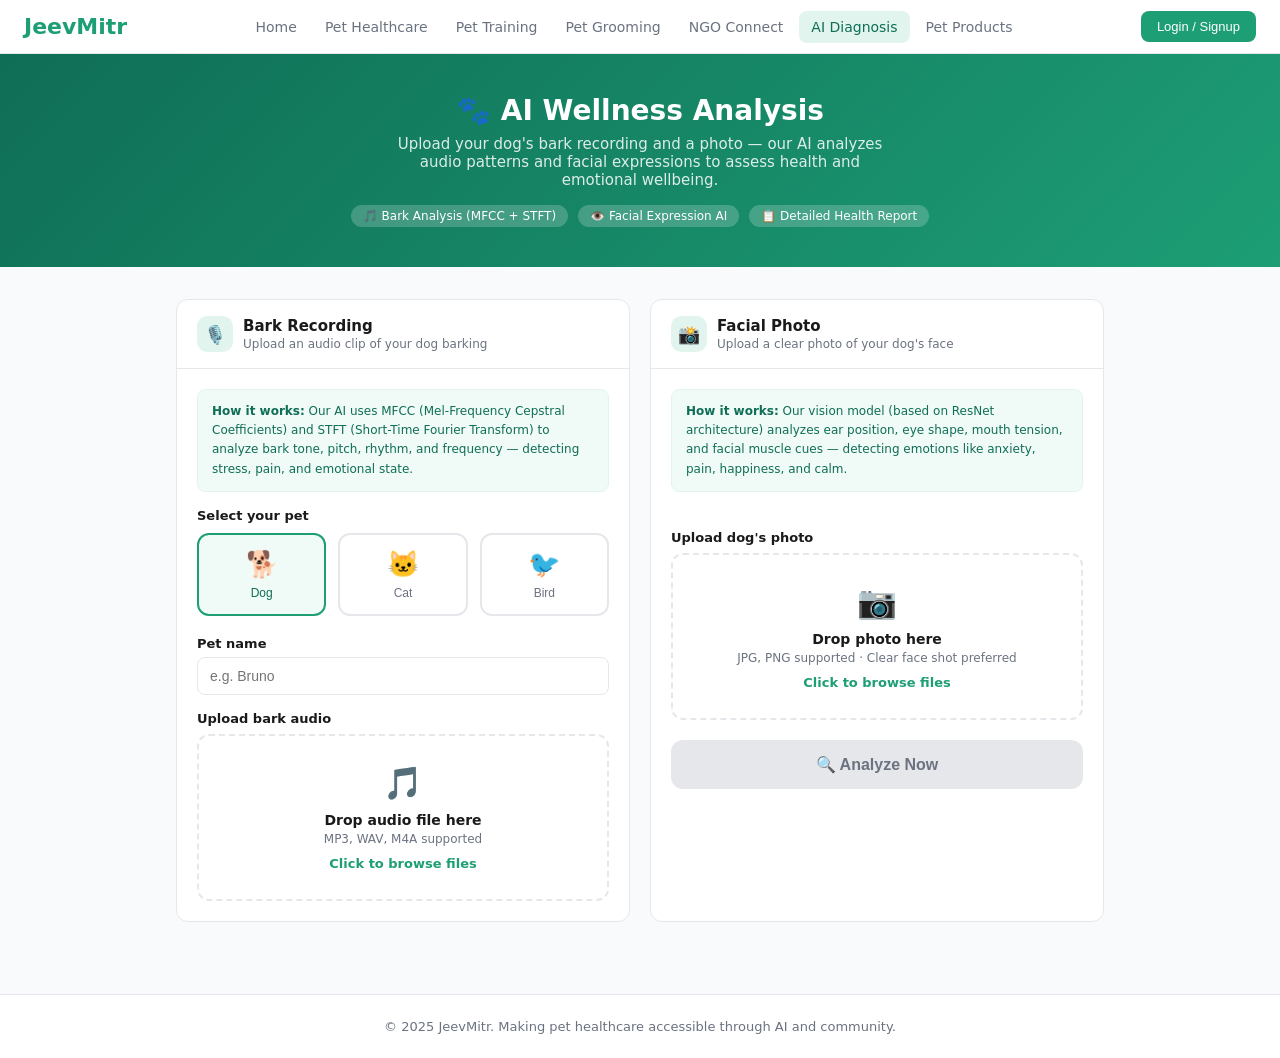
==== ai-wellness.html @ b8bfe95c "Add new feature" ====
<!DOCTYPE html>
<html lang="en">
<head>
<meta charset="UTF-8">
<meta name="viewport" content="width=device-width, initial-scale=1.0">
<title>AI Wellness Analysis - JeevMitr</title>
<style>
  :root {
    --primary: #1D9E75;
    --primary-dark: #0F6E56;
    --primary-light: #E1F5EE;
    --primary-pale: #f0faf6;
    --amber: #EF9F27;
    --amber-light: #FAEEDA;
    --red: #E24B4A;
    --red-light: #FCEBEB;
    --text: #1a1a1a;
    --text-muted: #6b7280;
    --border: #e5e7eb;
    --bg: #f9fafb;
    --white: #ffffff;
    --radius: 12px;
    --radius-sm: 8px;
  }
  * { box-sizing: border-box; margin: 0; padding: 0; }
  body { font-family: 'Segoe UI', system-ui, sans-serif; background: var(--bg); color: var(--text); }

  nav { background: var(--white); border-bottom: 1px solid var(--border); padding: 0 24px; display: flex; align-items: center; justify-content: space-between; position: sticky; top: 0; z-index: 100; }
  .nav-logo { font-size: 22px; font-weight: 700; color: var(--primary); padding: 14px 0; }
  .nav-links { display: flex; gap: 4px; }
  .nav-links a { text-decoration: none; color: var(--text-muted); font-size: 14px; padding: 8px 12px; border-radius: var(--radius-sm); transition: all 0.15s; }
  .nav-links a:hover, .nav-links a.active { background: var(--primary-light); color: var(--primary-dark); }
  .nav-user { display: flex; gap: 8px; align-items: center; }
  .nav-btn { background: var(--primary); color: white; border: none; padding: 8px 16px; border-radius: var(--radius-sm); font-size: 13px; cursor: pointer; }

  .page-header { background: linear-gradient(135deg, var(--primary-dark) 0%, var(--primary) 100%); color: white; padding: 40px 24px; text-align: center; }
  .page-header h1 { font-size: 28px; font-weight: 700; margin-bottom: 8px; }
  .page-header p { font-size: 15px; opacity: 0.85; max-width: 520px; margin: 0 auto; }
  .badge-row { display: flex; gap: 10px; justify-content: center; margin-top: 16px; flex-wrap: wrap; }
  .badge { background: rgba(255,255,255,0.2); color: white; font-size: 12px; padding: 4px 12px; border-radius: 20px; }

  .container { max-width: 960px; margin: 0 auto; padding: 32px 16px; }
  .two-col { display: grid; grid-template-columns: 1fr 1fr; gap: 20px; }
  @media (max-width: 680px) { .two-col { grid-template-columns: 1fr; } .nav-links { display: none; } }

  .card { background: var(--white); border-radius: var(--radius); border: 1px solid var(--border); overflow: hidden; }
  .card-header { padding: 16px 20px; border-bottom: 1px solid var(--border); display: flex; align-items: center; gap: 10px; }
  .card-header h3 { font-size: 15px; font-weight: 600; }
  .card-header p { font-size: 12px; color: var(--text-muted); margin-top: 2px; }
  .card-icon { width: 36px; height: 36px; border-radius: 10px; background: var(--primary-light); display: flex; align-items: center; justify-content: center; font-size: 18px; flex-shrink: 0; }
  .card-body { padding: 20px; }

  .pet-selector { display: flex; gap: 12px; margin-bottom: 20px; }
  .pet-btn { flex: 1; display: flex; flex-direction: column; align-items: center; gap: 6px; padding: 14px 8px; border: 2px solid var(--border); border-radius: var(--radius); cursor: pointer; transition: all 0.15s; background: var(--white); }
  .pet-btn.selected { border-color: var(--primary); background: var(--primary-pale); }
  .pet-btn span:first-child { font-size: 26px; }
  .pet-btn span:last-child { font-size: 12px; font-weight: 500; color: var(--text-muted); }
  .pet-btn.selected span:last-child { color: var(--primary-dark); }

  .upload-area { border: 2px dashed var(--border); border-radius: var(--radius); padding: 28px 16px; text-align: center; cursor: pointer; transition: all 0.2s; position: relative; }
  .upload-area:hover, .upload-area.active { border-color: var(--primary); background: var(--primary-pale); }
  .upload-area .icon { font-size: 32px; margin-bottom: 10px; }
  .upload-area h4 { font-size: 14px; font-weight: 600; margin-bottom: 4px; }
  .upload-area p { font-size: 12px; color: var(--text-muted); }
  .upload-area .cta { font-size: 13px; color: var(--primary); font-weight: 600; margin-top: 10px; }
  .upload-area input { position: absolute; inset: 0; opacity: 0; cursor: pointer; }

  .waveform-container { background: var(--primary-pale); border-radius: var(--radius-sm); padding: 14px; margin-top: 12px; display: none; }
  .waveform-header { display: flex; justify-content: space-between; align-items: center; margin-bottom: 8px; }
  .waveform-label { font-size: 12px; color: var(--text-muted); }
  .waveform-status { font-size: 11px; background: var(--primary-light); color: var(--primary-dark); padding: 3px 10px; border-radius: 20px; font-weight: 600; }
  .waveform-bars { display: flex; align-items: flex-end; gap: 2px; height: 48px; }
  .waveform-bars .bar { border-radius: 2px; background: var(--primary); width: 5px; }
  .waveform-note { font-size: 11px; color: var(--text-muted); margin-top: 6px; }

  .face-preview { display: none; margin-top: 12px; background: var(--primary-pale); border-radius: var(--radius-sm); padding: 14px; }
  .face-frame { background: #9FE1CB; border-radius: var(--radius-sm); height: 100px; display: flex; align-items: center; justify-content: center; font-size: 50px; position: relative; overflow: hidden; margin-bottom: 10px; }
  .face-box-overlay { position: absolute; border: 2.5px solid var(--primary-dark); border-radius: 8px; width: 60px; height: 60px; top: 50%; left: 50%; transform: translate(-50%, -50%); }
  .corner { position: absolute; width: 10px; height: 10px; border-color: var(--primary-dark); border-style: solid; }
  .tl { top: -2px; left: -2px; border-width: 3px 0 0 3px; border-radius: 2px 0 0 0; }
  .tr { top: -2px; right: -2px; border-width: 3px 3px 0 0; border-radius: 0 2px 0 0; }
  .bl { bottom: -2px; left: -2px; border-width: 0 0 3px 3px; border-radius: 0 0 0 2px; }
  .br { bottom: -2px; right: -2px; border-width: 0 3px 3px 0; border-radius: 0 0 2px 0; }
  .face-caption { font-size: 11px; color: var(--text-muted); text-align: center; }

  .analyze-btn { width: 100%; padding: 15px; background: var(--primary); color: white; border: none; border-radius: var(--radius); font-size: 16px; font-weight: 600; cursor: pointer; transition: background 0.15s; margin-top: 8px; display: flex; align-items: center; justify-content: center; gap: 10px; }
  .analyze-btn:hover { background: var(--primary-dark); }
  .analyze-btn:disabled { background: var(--border); color: var(--text-muted); cursor: not-allowed; }
  .spinner { width: 18px; height: 18px; border: 2.5px solid rgba(255,255,255,0.4); border-top-color: white; border-radius: 50%; display: none; animation: spin 0.7s linear infinite; }
  @keyframes spin { to { transform: rotate(360deg); } }

  .progress-wrap { display: none; margin-top: 12px; }
  .progress-label { display: flex; justify-content: space-between; font-size: 12px; color: var(--text-muted); margin-bottom: 6px; }
  .progress-bar { height: 6px; background: var(--border); border-radius: 3px; overflow: hidden; }
  .progress-fill { height: 100%; background: var(--primary); border-radius: 3px; width: 0%; transition: width 0.4s ease; }
  .progress-steps { display: flex; gap: 6px; margin-top: 8px; flex-wrap: wrap; }
  .step-pill { font-size: 11px; padding: 3px 10px; border-radius: 20px; background: var(--border); color: var(--text-muted); transition: all 0.3s; }
  .step-pill.done { background: var(--primary-light); color: var(--primary-dark); }
  .step-pill.active { background: var(--primary); color: white; }

  .results-section { display: none; margin-top: 24px; }
  .results-section.show { display: block; animation: fadeIn 0.5s ease; }
  @keyframes fadeIn { from { opacity: 0; transform: translateY(12px); } to { opacity: 1; transform: translateY(0); } }

  .metric-grid { display: grid; grid-template-columns: repeat(4, 1fr); gap: 12px; margin-bottom: 20px; }
  @media (max-width: 680px) { .metric-grid { grid-template-columns: repeat(2, 1fr); } }
  .metric { background: var(--white); border: 1px solid var(--border); border-radius: var(--radius); padding: 14px; text-align: center; }
  .metric-label { font-size: 11px; color: var(--text-muted); margin-bottom: 6px; text-transform: uppercase; letter-spacing: 0.04em; }
  .metric-value { font-size: 26px; font-weight: 700; line-height: 1; }
  .metric-tag { font-size: 11px; font-weight: 600; margin-top: 4px; }
  .green { color: var(--primary-dark); } .amber { color: #854F0B; } .red { color: var(--red); }

  .emotion-section { margin-bottom: 20px; }
  .emotion-row { display: flex; align-items: center; gap: 10px; margin-bottom: 8px; }
  .e-label { font-size: 13px; color: var(--text-muted); width: 70px; flex-shrink: 0; }
  .e-bar-bg { flex: 1; height: 8px; background: var(--border); border-radius: 4px; overflow: hidden; }
  .e-bar { height: 100%; border-radius: 4px; width: 0%; transition: width 1s ease; }
  .e-pct { font-size: 12px; font-weight: 600; color: var(--text); width: 32px; text-align: right; }

  .report-table { width: 100%; border-collapse: collapse; }
  .report-table tr { border-bottom: 1px solid var(--border); }
  .report-table tr:last-child { border-bottom: none; }
  .report-table td { padding: 10px 0; font-size: 13px; }
  .report-table td:first-child { color: var(--text-muted); }
  .report-table td:last-child { text-align: right; }
  .pill { display: inline-block; padding: 3px 10px; border-radius: 20px; font-size: 12px; font-weight: 600; }
  .pill-green { background: var(--primary-light); color: #085041; }
  .pill-amber { background: var(--amber-light); color: #633806; }
  .pill-red { background: var(--red-light); color: #A32D2D; }

  .rec-list { display: flex; flex-direction: column; gap: 10px; }
  .rec-item { display: flex; gap: 12px; align-items: flex-start; padding: 12px; border-radius: var(--radius-sm); border: 1px solid var(--border); }
  .rec-icon { font-size: 20px; flex-shrink: 0; margin-top: 1px; }
  .rec-title { font-size: 13px; font-weight: 600; margin-bottom: 2px; }
  .rec-desc { font-size: 12px; color: var(--text-muted); line-height: 1.5; }
  .rec-urgent { border-left: 3px solid var(--amber); }
  .rec-ok { border-left: 3px solid var(--primary); }

  .book-cta { background: linear-gradient(135deg, var(--primary-dark), var(--primary)); border-radius: var(--radius); padding: 24px; text-align: center; color: white; margin-top: 20px; }
  .book-cta h3 { font-size: 18px; font-weight: 700; margin-bottom: 6px; }
  .book-cta p { font-size: 13px; opacity: 0.85; margin-bottom: 16px; }
  .book-cta-btns { display: flex; gap: 10px; justify-content: center; flex-wrap: wrap; }
  .book-btn { padding: 10px 22px; border-radius: var(--radius-sm); font-size: 14px; font-weight: 600; cursor: pointer; transition: all 0.15s; text-decoration: none; border: none; }
  .book-btn-primary { background: white; color: var(--primary-dark); }
  .book-btn-secondary { background: rgba(255,255,255,0.2); color: white; border: 1.5px solid rgba(255,255,255,0.5); }

  .tab-row { display: flex; border-bottom: 1px solid var(--border); margin-bottom: 16px; }
  .tab { padding: 10px 16px; font-size: 13px; font-weight: 500; color: var(--text-muted); cursor: pointer; border-bottom: 2px solid transparent; transition: all 0.15s; }
  .tab.active { color: var(--primary); border-bottom-color: var(--primary); }

  .info-box { background: var(--primary-pale); border: 1px solid var(--primary-light); border-radius: var(--radius-sm); padding: 12px 14px; font-size: 12px; color: var(--primary-dark); margin-bottom: 16px; line-height: 1.6; }
  .info-box strong { font-weight: 600; }
</style>
</head>
<body>

<nav>
  <div class="nav-logo">JeevMitr</div>
  <div class="nav-links">
    <a href="index.html">Home</a>
    <a href="pet-healthcare.html">Pet Healthcare</a>
    <a href="pet-training.html">Pet Training</a>
    <a href="pet-grooming.html">Pet Grooming</a>
    <a href="ngo-connect.html">NGO Connect</a>
    <a href="ai-diagnosis.html" class="active">AI Diagnosis</a>
    <a href="pet-products.html">Pet Products</a>
  </div>
  <div class="nav-user">
    <button class="nav-btn">Login / Signup</button>
  </div>
</nav>

<div class="page-header">
  <h1>🐾 AI Wellness Analysis</h1>
  <p>Upload your dog's bark recording and a photo — our AI analyzes audio patterns and facial expressions to assess health and emotional wellbeing.</p>
  <div class="badge-row">
    <span class="badge">🎵 Bark Analysis (MFCC + STFT)</span>
    <span class="badge">👁️ Facial Expression AI</span>
    <span class="badge">📋 Detailed Health Report</span>
  </div>
</div>

<div class="container">

  <div class="two-col" id="input-section">

    <div class="card">
      <div class="card-header">
        <div class="card-icon">🎙️</div>
        <div>
          <h3>Bark Recording</h3>
          <p>Upload an audio clip of your dog barking</p>
        </div>
      </div>
      <div class="card-body">
        <div class="info-box">
          <strong>How it works:</strong> Our AI uses MFCC (Mel-Frequency Cepstral Coefficients) and STFT (Short-Time Fourier Transform) to analyze bark tone, pitch, rhythm, and frequency — detecting stress, pain, and emotional state.
        </div>

        <div style="margin-bottom:16px;">
          <label style="font-size:13px;font-weight:600;display:block;margin-bottom:10px;">Select your pet</label>
          <div class="pet-selector">
            <button class="pet-btn selected" onclick="selectPet(this)"><span>🐕</span><span>Dog</span></button>
            <button class="pet-btn" onclick="selectPet(this)"><span>🐱</span><span>Cat</span></button>
            <button class="pet-btn" onclick="selectPet(this)"><span>🐦</span><span>Bird</span></button>
          </div>
        </div>

        <div style="margin-bottom:16px;">
          <label style="font-size:13px;font-weight:600;display:block;margin-bottom:6px;">Pet name</label>
          <input type="text" id="pet-name" placeholder="e.g. Bruno" style="width:100%;padding:10px 12px;border:1px solid var(--border);border-radius:var(--radius-sm);font-size:14px;outline:none;" oninput="checkReady()">
        </div>

        <label style="font-size:13px;font-weight:600;display:block;margin-bottom:8px;">Upload bark audio</label>
        <div class="upload-area" id="audio-drop" onclick="document.getElementById('audio-input').click()">
          <div class="icon">🎵</div>
          <h4>Drop audio file here</h4>
          <p>MP3, WAV, M4A supported</p>
          <p class="cta">Click to browse files</p>
          <input type="file" id="audio-input" accept="audio/*" onchange="handleAudio(this)">
        </div>

        <div class="waveform-container" id="waveform-box">
          <div class="waveform-header">
            <span class="waveform-label" id="audio-filename">Recording</span>
            <span class="waveform-status">Ready to analyze</span>
          </div>
          <div class="waveform-bars" id="waveform-bars"></div>
          <div class="waveform-note">Audio loaded — AI will extract MFCC + STFT features on analysis</div>
        </div>
      </div>
    </div>

    <div class="card">
      <div class="card-header">
        <div class="card-icon">📸</div>
        <div>
          <h3>Facial Photo</h3>
          <p>Upload a clear photo of your dog's face</p>
        </div>
      </div>
      <div class="card-body">
        <div class="info-box">
          <strong>How it works:</strong> Our vision model (based on ResNet architecture) analyzes ear position, eye shape, mouth tension, and facial muscle cues — detecting emotions like anxiety, pain, happiness, and calm.
        </div>

        <label style="font-size:13px;font-weight:600;display:block;margin-bottom:8px;margin-top:38px;">Upload dog's photo</label>
        <div class="upload-area" id="photo-drop" onclick="document.getElementById('photo-input').click()">
          <div class="icon">📷</div>
          <h4>Drop photo here</h4>
          <p>JPG, PNG supported · Clear face shot preferred</p>
          <p class="cta">Click to browse files</p>
          <input type="file" id="photo-input" accept="image/*" onchange="handlePhoto(this)">
        </div>

        <div class="face-preview" id="face-preview">
          <div class="face-frame" id="face-frame">
            🐶
            <div class="face-box-overlay">
              <div class="corner tl"></div><div class="corner tr"></div>
              <div class="corner bl"></div><div class="corner br"></div>
            </div>
          </div>
          <p class="face-caption">Face detected — ready for emotion analysis</p>
        </div>

        <div style="margin-top:20px;">
          <button class="analyze-btn" id="analyze-btn" onclick="runAnalysis()" disabled>
            <div class="spinner" id="spinner"></div>
            <span id="btn-text">🔍 Analyze Now</span>
          </button>
          <div class="progress-wrap" id="progress-wrap">
            <div class="progress-label"><span id="progress-step-label">Processing...</span><span id="progress-pct">0%</span></div>
            <div class="progress-bar"><div class="progress-fill" id="progress-fill"></div></div>
            <div class="progress-steps">
              <span class="step-pill" id="s1">Loading audio</span>
              <span class="step-pill" id="s2">MFCC extraction</span>
              <span class="step-pill" id="s3">STFT analysis</span>
              <span class="step-pill" id="s4">Facial detection</span>
              <span class="step-pill" id="s5">Emotion scoring</span>
              <span class="step-pill" id="s6">Generating report</span>
            </div>
          </div>
        </div>
      </div>
    </div>
  </div>

  <div class="results-section" id="results-section">
    <div style="display:flex;align-items:center;justify-content:space-between;margin-bottom:20px;flex-wrap:wrap;gap:12px;">
      <div>
        <h2 style="font-size:20px;font-weight:700;">Analysis Report — <span id="result-pet-name">Bruno</span></h2>
        <p style="font-size:13px;color:var(--text-muted);margin-top:4px;">Generated on <span id="result-date"></span> · Powered by JeevMitr AI</p>
      </div>
      <button onclick="resetForm()" style="padding:8px 16px;border:1px solid var(--border);background:white;border-radius:var(--radius-sm);font-size:13px;cursor:pointer;">↩ New Analysis</button>
    </div>

    <div class="metric-grid">
      <div class="metric"><div class="metric-label">Health score</div><div class="metric-value green">84%</div><div class="metric-tag green">Good</div></div>
      <div class="metric"><div class="metric-label">Stress level</div><div class="metric-value amber">6.2/10</div><div class="metric-tag amber">Moderate</div></div>
      <div class="metric"><div class="metric-label">Bark type</div><div class="metric-value" style="font-size:16px;padding-top:4px;">Alert</div><div class="metric-tag amber">Attention-seeking</div></div>
      <div class="metric"><div class="metric-label">Overall mood</div><div class="metric-value" style="font-size:16px;padding-top:4px;">Anxious</div><div class="metric-tag amber">Monitor closely</div></div>
    </div>

    <div class="two-col">
      <div class="card">
        <div class="card-header">
          <div class="card-icon">😊</div>
          <div><h3>Emotion Analysis</h3><p>Combined bark + facial scoring</p></div>
        </div>
        <div class="card-body">
          <div class="tab-row">
            <div class="tab active">Combined</div>
            <div class="tab">Bark only</div>
            <div class="tab">Facial only</div>
          </div>
          <div class="emotion-section">
            <div class="emotion-row"><span class="e-label">Anxious</span><div class="e-bar-bg"><div class="e-bar" id="e1" style="background:#EF9F27;"></div></div><span class="e-pct">62%</span></div>
            <div class="emotion-row"><span class="e-label">Alert</span><div class="e-bar-bg"><div class="e-bar" id="e2" style="background:#1D9E75;"></div></div><span class="e-pct">21%</span></div>
            <div class="emotion-row"><span class="e-label">Neutral</span><div class="e-bar-bg"><div class="e-bar" id="e3" style="background:#888780;"></div></div><span class="e-pct">12%</span></div>
            <div class="emotion-row"><span class="e-label">Pain signs</span><div class="e-bar-bg"><div class="e-bar" id="e4" style="background:#E24B4A;"></div></div><span class="e-pct">5%</span></div>
          </div>
          <div style="font-size:12px;color:var(--text-muted);line-height:1.6;">
            <strong style="color:var(--text);">AI interpretation:</strong> High-pitched alert barks combined with tense brow muscles and pulled-back ears indicate moderate anxiety. No signs of acute pain detected.
          </div>
        </div>
      </div>

      <div class="card">
        <div class="card-header">
          <div class="card-icon">📋</div>
          <div><h3>Health Summary</h3><p>Automated indicator checklist</p></div>
        </div>
        <div class="card-body">
          <table class="report-table">
            <tr><td>Emotional state</td><td><span class="pill pill-amber">Anxious</span></td></tr>
            <tr><td>Pain indicators</td><td><span class="pill pill-green">None detected</span></td></tr>
            <tr><td>Respiratory sound</td><td><span class="pill pill-green">Normal</span></td></tr>
            <tr><td>Bark frequency</td><td><span class="pill pill-amber">Elevated</span></td></tr>
            <tr><td>Eye tension</td><td><span class="pill pill-amber">Mild</span></td></tr>
            <tr><td>Ear position</td><td><span class="pill pill-amber">Pulled back</span></td></tr>
            <tr><td>Environmental alert</td><td><span class="pill pill-green">None</span></td></tr>
            <tr><td>Vet visit needed</td><td><span class="pill pill-amber">Within 7 days</span></td></tr>
          </table>
        </div>
      </div>
    </div>

    <div class="card" style="margin-top:20px;">
      <div class="card-header">
        <div class="card-icon">💡</div>
        <div><h3>Recommendations</h3><p>Based on AI analysis</p></div>
      </div>
      <div class="card-body">
        <div class="rec-list">
          <div class="rec-item rec-urgent">
            <div class="rec-icon">🩺</div>
            <div><div class="rec-title">Schedule a vet consultation within 7 days</div><div class="rec-desc">Moderate anxiety levels detected. A vet can rule out any underlying health conditions causing distress and suggest appropriate treatment.</div></div>
          </div>
          <div class="rec-item rec-urgent">
            <div class="rec-icon">🧘</div>
            <div><div class="rec-title">Try calming exercises and reduced stimulation</div><div class="rec-desc">Bark pattern suggests environmental stress triggers. Try reducing loud sounds, create a safe space, and consider calming wraps or pheromone diffusers.</div></div>
          </div>
          <div class="rec-item rec-ok">
            <div class="rec-icon">🏃</div>
            <div><div class="rec-title">Increase physical exercise and mental stimulation</div><div class="rec-desc">Alert barking often indicates pent-up energy. Two 30-minute walks daily plus puzzle toys can significantly reduce anxiety-driven barking.</div></div>
          </div>
          <div class="rec-item rec-ok">
            <div class="rec-icon">📅</div>
            <div><div class="rec-title">Re-analyze in 7 days to track improvement</div><div class="rec-desc">Regular monitoring helps track your dog's emotional and physical progress over time. JeevMitr stores all reports for easy comparison.</div></div>
          </div>
        </div>
      </div>
    </div>

    <div class="book-cta">
      <h3>Take action for your pet's wellbeing</h3>
      <p>Book a vet appointment or connect with a trainer directly from JeevMitr</p>
      <div class="book-cta-btns">
        <a href="pet-healthcare.html" class="book-btn book-btn-primary">🩺 Book Vet Appointment</a>
        <a href="pet-training.html" class="book-btn book-btn-secondary">🐾 Find a Trainer</a>
      </div>
    </div>
  </div>
</div>

<footer style="background:var(--white);border-top:1px solid var(--border);padding:24px;text-align:center;margin-top:40px;font-size:13px;color:var(--text-muted);">
  © 2025 JeevMitr. Making pet healthcare accessible through AI and community.
</footer>

<script>
  function selectPet(btn) {
    document.querySelectorAll('.pet-btn').forEach(b => b.classList.remove('selected'));
    btn.classList.add('selected');
  }

  function handleAudio(input) {
    if (!input.files[0]) return;
    document.getElementById('audio-filename').textContent = input.files[0].name;
    const box = document.getElementById('waveform-box');
    box.style.display = 'block';
    const bars = document.getElementById('waveform-bars');
    bars.innerHTML = '';
    const heights = [18,24,32,40,38,44,42,38,44,40,36,30,22,28,20,16,24,30,36,32,26,20,14,18,22,16,12,18,24,20,15];
    heights.forEach((h, i) => {
      const b = document.createElement('div');
      b.className = 'bar';
      b.style.height = h + 'px';
      if (i >= 5 && i <= 9) { b.style.opacity = '1'; b.style.background = 'var(--primary-dark)'; }
      bars.appendChild(b);
    });
    document.getElementById('audio-drop').classList.add('active');
    checkReady();
  }

  function handlePhoto(input) {
    if (!input.files[0]) return;
    const reader = new FileReader();
    reader.onload = e => {
      const frame = document.getElementById('face-frame');
      frame.style.backgroundImage = 'url(' + e.target.result + ')';
      frame.style.backgroundSize = 'cover';
      frame.style.backgroundPosition = 'center';
      frame.innerHTML = '<div class="face-box-overlay"><div class="corner tl"></div><div class="corner tr"></div><div class="corner bl"></div><div class="corner br"></div></div>';
    };
    reader.readAsDataURL(input.files[0]);
    document.getElementById('face-preview').style.display = 'block';
    document.getElementById('photo-drop').classList.add('active');
    checkReady();
  }

  function checkReady() {
    const hasAudio = document.getElementById('audio-input').files[0];
    const hasPhoto = document.getElementById('photo-input').files[0];
    const hasName = document.getElementById('pet-name').value.trim();
    document.getElementById('analyze-btn').disabled = !(hasAudio && hasPhoto && hasName);
  }

  var steps = [
    { id: 's1', label: 'Loading audio file...', pct: 15 },
    { id: 's2', label: 'Extracting MFCC features...', pct: 30 },
    { id: 's3', label: 'Running STFT analysis...', pct: 48 },
    { id: 's4', label: 'Detecting facial landmarks...', pct: 65 },
    { id: 's5', label: 'Scoring emotional state...', pct: 82 },
    { id: 's6', label: 'Generating health report...', pct: 100 }
  ];

  function runAnalysis() {
    var btn = document.getElementById('analyze-btn');
    btn.disabled = true;
    document.getElementById('spinner').style.display = 'block';
    document.getElementById('btn-text').textContent = 'Analyzing...';
    document.getElementById('progress-wrap').style.display = 'block';
    var i = 0;
    function nextStep() {
      if (i > 0) document.getElementById(steps[i-1].id).className = 'step-pill done';
      if (i < steps.length) {
        document.getElementById(steps[i].id).className = 'step-pill active';
        document.getElementById('progress-step-label').textContent = steps[i].label;
        document.getElementById('progress-pct').textContent = steps[i].pct + '%';
        document.getElementById('progress-fill').style.width = steps[i].pct + '%';
        i++;
        setTimeout(nextStep, 700);
      } else { showResults(); }
    }
    nextStep();
  }

  function showResults() {
    var petName = document.getElementById('pet-name').value.trim();
    document.getElementById('result-pet-name').textContent = petName;
    document.getElementById('result-date').textContent = new Date().toLocaleDateString('en-IN', { day:'numeric', month:'long', year:'numeric' });
    var rs = document.getElementById('results-section');
    rs.style.display = 'block';
    rs.classList.add('show');
    rs.scrollIntoView({ behavior: 'smooth', block: 'start' });
    setTimeout(function() {
      document.getElementById('e1').style.width = '62%';
      document.getElementById('e2').style.width = '21%';
      document.getElementById('e3').style.width = '12%';
      document.getElementById('e4').style.width = '5%';
    }, 400);
  }

  function resetForm() {
    document.getElementById('results-section').classList.remove('show');
    document.getElementById('results-section').style.display = 'none';
    document.getElementById('analyze-btn').disabled = true;
    document.getElementById('spinner').style.display = 'none';
    document.getElementById('btn-text').textContent = '🔍 Analyze Now';
    document.getElementById('progress-wrap').style.display = 'none';
    document.getElementById('progress-fill').style.width = '0%';
    document.getElementById('waveform-box').style.display = 'none';
    document.getElementById('face-preview').style.display = 'none';
    document.getElementById('audio-drop').classList.remove('active');
    document.getElementById('photo-drop').classList.remove('active');
    document.getElementById('audio-input').value = '';
    document.getElementById('photo-input').value = '';
    document.getElementById('pet-name').value = '';
    steps.forEach(function(s) { document.getElementById(s.id).className = 'step-pill'; });
    window.scrollTo({ top: 0, behavior: 'smooth' });
  }
</script>
</body>
</html>
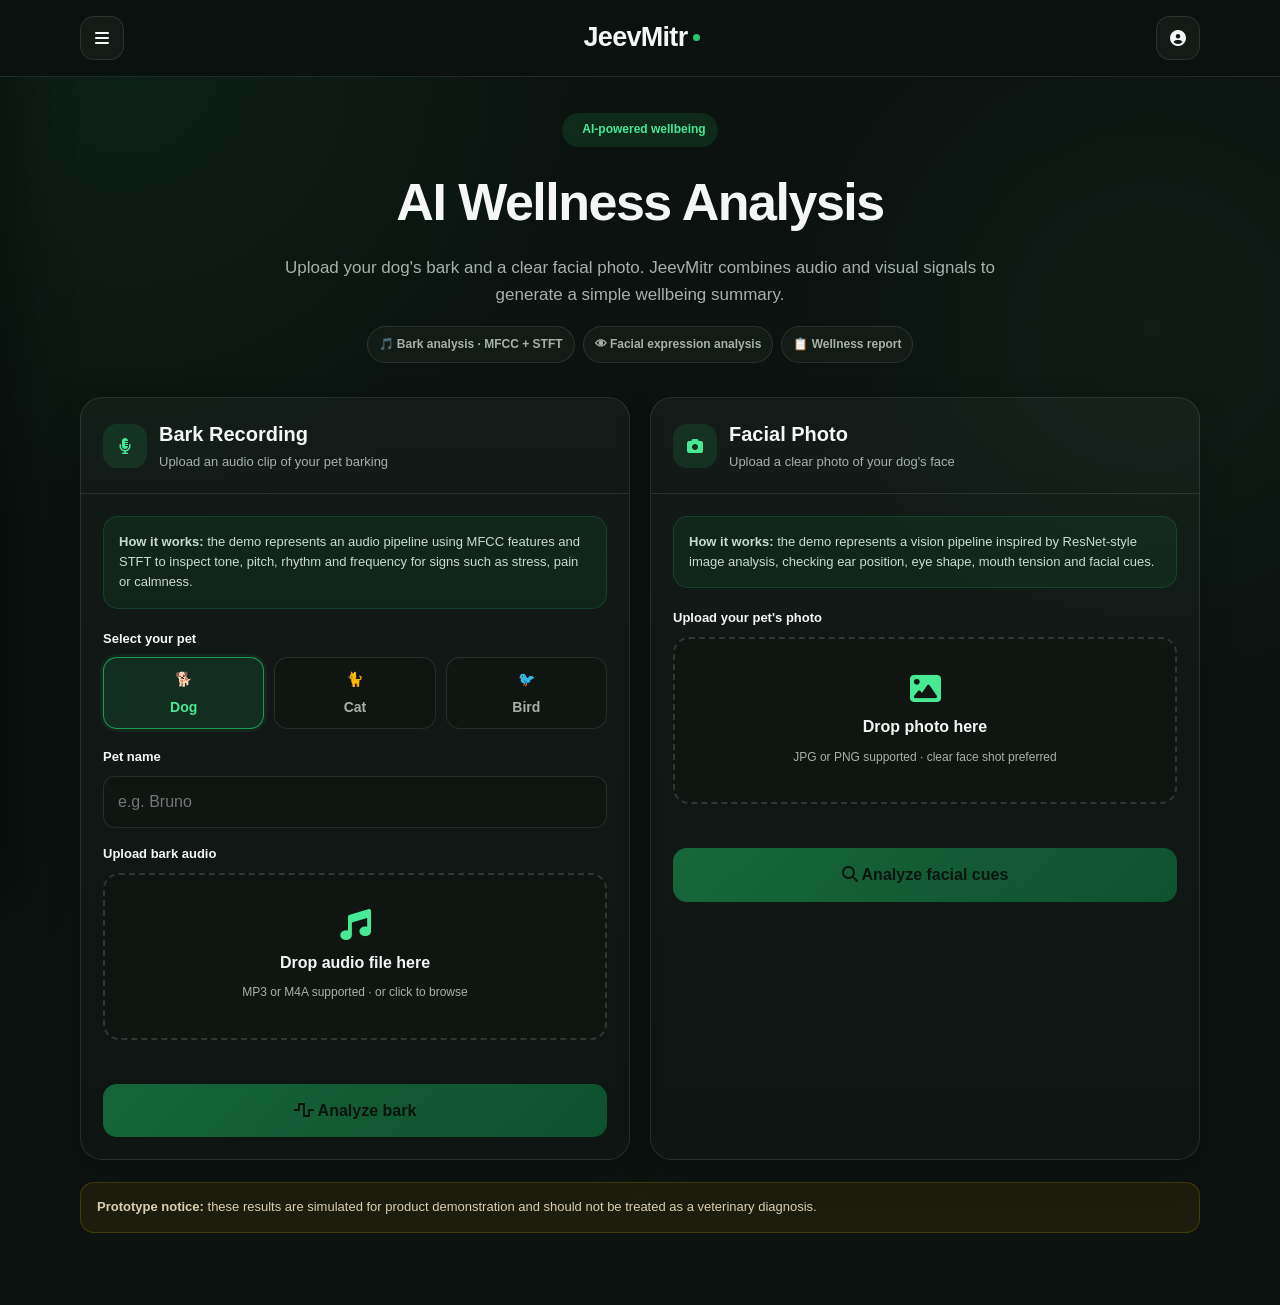
==== commit e2b91c83: "fix: unify AI wellness experience with JeevMitr UI" ====
--- a/ai-wellness.html
+++ b/ai-wellness.html
@@ -1,505 +1,66 @@
 <!DOCTYPE html>
 <html lang="en">
 <head>
-<meta charset="UTF-8">
-<meta name="viewport" content="width=device-width, initial-scale=1.0">
-<title>AI Wellness Analysis - JeevMitr</title>
-<style>
-  :root {
-    --primary: #1D9E75;
-    --primary-dark: #0F6E56;
-    --primary-light: #E1F5EE;
-    --primary-pale: #f0faf6;
-    --amber: #EF9F27;
-    --amber-light: #FAEEDA;
-    --red: #E24B4A;
-    --red-light: #FCEBEB;
-    --text: #1a1a1a;
-    --text-muted: #6b7280;
-    --border: #e5e7eb;
-    --bg: #f9fafb;
-    --white: #ffffff;
-    --radius: 12px;
-    --radius-sm: 8px;
-  }
-  * { box-sizing: border-box; margin: 0; padding: 0; }
-  body { font-family: 'Segoe UI', system-ui, sans-serif; background: var(--bg); color: var(--text); }
-
-  nav { background: var(--white); border-bottom: 1px solid var(--border); padding: 0 24px; display: flex; align-items: center; justify-content: space-between; position: sticky; top: 0; z-index: 100; }
-  .nav-logo { font-size: 22px; font-weight: 700; color: var(--primary); padding: 14px 0; }
-  .nav-links { display: flex; gap: 4px; }
-  .nav-links a { text-decoration: none; color: var(--text-muted); font-size: 14px; padding: 8px 12px; border-radius: var(--radius-sm); transition: all 0.15s; }
-  .nav-links a:hover, .nav-links a.active { background: var(--primary-light); color: var(--primary-dark); }
-  .nav-user { display: flex; gap: 8px; align-items: center; }
-  .nav-btn { background: var(--primary); color: white; border: none; padding: 8px 16px; border-radius: var(--radius-sm); font-size: 13px; cursor: pointer; }
-
-  .page-header { background: linear-gradient(135deg, var(--primary-dark) 0%, var(--primary) 100%); color: white; padding: 40px 24px; text-align: center; }
-  .page-header h1 { font-size: 28px; font-weight: 700; margin-bottom: 8px; }
-  .page-header p { font-size: 15px; opacity: 0.85; max-width: 520px; margin: 0 auto; }
-  .badge-row { display: flex; gap: 10px; justify-content: center; margin-top: 16px; flex-wrap: wrap; }
-  .badge { background: rgba(255,255,255,0.2); color: white; font-size: 12px; padding: 4px 12px; border-radius: 20px; }
-
-  .container { max-width: 960px; margin: 0 auto; padding: 32px 16px; }
-  .two-col { display: grid; grid-template-columns: 1fr 1fr; gap: 20px; }
-  @media (max-width: 680px) { .two-col { grid-template-columns: 1fr; } .nav-links { display: none; } }
-
-  .card { background: var(--white); border-radius: var(--radius); border: 1px solid var(--border); overflow: hidden; }
-  .card-header { padding: 16px 20px; border-bottom: 1px solid var(--border); display: flex; align-items: center; gap: 10px; }
-  .card-header h3 { font-size: 15px; font-weight: 600; }
-  .card-header p { font-size: 12px; color: var(--text-muted); margin-top: 2px; }
-  .card-icon { width: 36px; height: 36px; border-radius: 10px; background: var(--primary-light); display: flex; align-items: center; justify-content: center; font-size: 18px; flex-shrink: 0; }
-  .card-body { padding: 20px; }
-
-  .pet-selector { display: flex; gap: 12px; margin-bottom: 20px; }
-  .pet-btn { flex: 1; display: flex; flex-direction: column; align-items: center; gap: 6px; padding: 14px 8px; border: 2px solid var(--border); border-radius: var(--radius); cursor: pointer; transition: all 0.15s; background: var(--white); }
-  .pet-btn.selected { border-color: var(--primary); background: var(--primary-pale); }
-  .pet-btn span:first-child { font-size: 26px; }
-  .pet-btn span:last-child { font-size: 12px; font-weight: 500; color: var(--text-muted); }
-  .pet-btn.selected span:last-child { color: var(--primary-dark); }
-
-  .upload-area { border: 2px dashed var(--border); border-radius: var(--radius); padding: 28px 16px; text-align: center; cursor: pointer; transition: all 0.2s; position: relative; }
-  .upload-area:hover, .upload-area.active { border-color: var(--primary); background: var(--primary-pale); }
-  .upload-area .icon { font-size: 32px; margin-bottom: 10px; }
-  .upload-area h4 { font-size: 14px; font-weight: 600; margin-bottom: 4px; }
-  .upload-area p { font-size: 12px; color: var(--text-muted); }
-  .upload-area .cta { font-size: 13px; color: var(--primary); font-weight: 600; margin-top: 10px; }
-  .upload-area input { position: absolute; inset: 0; opacity: 0; cursor: pointer; }
-
-  .waveform-container { background: var(--primary-pale); border-radius: var(--radius-sm); padding: 14px; margin-top: 12px; display: none; }
-  .waveform-header { display: flex; justify-content: space-between; align-items: center; margin-bottom: 8px; }
-  .waveform-label { font-size: 12px; color: var(--text-muted); }
-  .waveform-status { font-size: 11px; background: var(--primary-light); color: var(--primary-dark); padding: 3px 10px; border-radius: 20px; font-weight: 600; }
-  .waveform-bars { display: flex; align-items: flex-end; gap: 2px; height: 48px; }
-  .waveform-bars .bar { border-radius: 2px; background: var(--primary); width: 5px; }
-  .waveform-note { font-size: 11px; color: var(--text-muted); margin-top: 6px; }
-
-  .face-preview { display: none; margin-top: 12px; background: var(--primary-pale); border-radius: var(--radius-sm); padding: 14px; }
-  .face-frame { background: #9FE1CB; border-radius: var(--radius-sm); height: 100px; display: flex; align-items: center; justify-content: center; font-size: 50px; position: relative; overflow: hidden; margin-bottom: 10px; }
-  .face-box-overlay { position: absolute; border: 2.5px solid var(--primary-dark); border-radius: 8px; width: 60px; height: 60px; top: 50%; left: 50%; transform: translate(-50%, -50%); }
-  .corner { position: absolute; width: 10px; height: 10px; border-color: var(--primary-dark); border-style: solid; }
-  .tl { top: -2px; left: -2px; border-width: 3px 0 0 3px; border-radius: 2px 0 0 0; }
-  .tr { top: -2px; right: -2px; border-width: 3px 3px 0 0; border-radius: 0 2px 0 0; }
-  .bl { bottom: -2px; left: -2px; border-width: 0 0 3px 3px; border-radius: 0 0 0 2px; }
-  .br { bottom: -2px; right: -2px; border-width: 0 3px 3px 0; border-radius: 0 0 2px 0; }
-  .face-caption { font-size: 11px; color: var(--text-muted); text-align: center; }
-
-  .analyze-btn { width: 100%; padding: 15px; background: var(--primary); color: white; border: none; border-radius: var(--radius); font-size: 16px; font-weight: 600; cursor: pointer; transition: background 0.15s; margin-top: 8px; display: flex; align-items: center; justify-content: center; gap: 10px; }
-  .analyze-btn:hover { background: var(--primary-dark); }
-  .analyze-btn:disabled { background: var(--border); color: var(--text-muted); cursor: not-allowed; }
-  .spinner { width: 18px; height: 18px; border: 2.5px solid rgba(255,255,255,0.4); border-top-color: white; border-radius: 50%; display: none; animation: spin 0.7s linear infinite; }
-  @keyframes spin { to { transform: rotate(360deg); } }
-
-  .progress-wrap { display: none; margin-top: 12px; }
-  .progress-label { display: flex; justify-content: space-between; font-size: 12px; color: var(--text-muted); margin-bottom: 6px; }
-  .progress-bar { height: 6px; background: var(--border); border-radius: 3px; overflow: hidden; }
-  .progress-fill { height: 100%; background: var(--primary); border-radius: 3px; width: 0%; transition: width 0.4s ease; }
-  .progress-steps { display: flex; gap: 6px; margin-top: 8px; flex-wrap: wrap; }
-  .step-pill { font-size: 11px; padding: 3px 10px; border-radius: 20px; background: var(--border); color: var(--text-muted); transition: all 0.3s; }
-  .step-pill.done { background: var(--primary-light); color: var(--primary-dark); }
-  .step-pill.active { background: var(--primary); color: white; }
-
-  .results-section { display: none; margin-top: 24px; }
-  .results-section.show { display: block; animation: fadeIn 0.5s ease; }
-  @keyframes fadeIn { from { opacity: 0; transform: translateY(12px); } to { opacity: 1; transform: translateY(0); } }
-
-  .metric-grid { display: grid; grid-template-columns: repeat(4, 1fr); gap: 12px; margin-bottom: 20px; }
-  @media (max-width: 680px) { .metric-grid { grid-template-columns: repeat(2, 1fr); } }
-  .metric { background: var(--white); border: 1px solid var(--border); border-radius: var(--radius); padding: 14px; text-align: center; }
-  .metric-label { font-size: 11px; color: var(--text-muted); margin-bottom: 6px; text-transform: uppercase; letter-spacing: 0.04em; }
-  .metric-value { font-size: 26px; font-weight: 700; line-height: 1; }
-  .metric-tag { font-size: 11px; font-weight: 600; margin-top: 4px; }
-  .green { color: var(--primary-dark); } .amber { color: #854F0B; } .red { color: var(--red); }
-
-  .emotion-section { margin-bottom: 20px; }
-  .emotion-row { display: flex; align-items: center; gap: 10px; margin-bottom: 8px; }
-  .e-label { font-size: 13px; color: var(--text-muted); width: 70px; flex-shrink: 0; }
-  .e-bar-bg { flex: 1; height: 8px; background: var(--border); border-radius: 4px; overflow: hidden; }
-  .e-bar { height: 100%; border-radius: 4px; width: 0%; transition: width 1s ease; }
-  .e-pct { font-size: 12px; font-weight: 600; color: var(--text); width: 32px; text-align: right; }
-
-  .report-table { width: 100%; border-collapse: collapse; }
-  .report-table tr { border-bottom: 1px solid var(--border); }
-  .report-table tr:last-child { border-bottom: none; }
-  .report-table td { padding: 10px 0; font-size: 13px; }
-  .report-table td:first-child { color: var(--text-muted); }
-  .report-table td:last-child { text-align: right; }
-  .pill { display: inline-block; padding: 3px 10px; border-radius: 20px; font-size: 12px; font-weight: 600; }
-  .pill-green { background: var(--primary-light); color: #085041; }
-  .pill-amber { background: var(--amber-light); color: #633806; }
-  .pill-red { background: var(--red-light); color: #A32D2D; }
-
-  .rec-list { display: flex; flex-direction: column; gap: 10px; }
-  .rec-item { display: flex; gap: 12px; align-items: flex-start; padding: 12px; border-radius: var(--radius-sm); border: 1px solid var(--border); }
-  .rec-icon { font-size: 20px; flex-shrink: 0; margin-top: 1px; }
-  .rec-title { font-size: 13px; font-weight: 600; margin-bottom: 2px; }
-  .rec-desc { font-size: 12px; color: var(--text-muted); line-height: 1.5; }
-  .rec-urgent { border-left: 3px solid var(--amber); }
-  .rec-ok { border-left: 3px solid var(--primary); }
-
-  .book-cta { background: linear-gradient(135deg, var(--primary-dark), var(--primary)); border-radius: var(--radius); padding: 24px; text-align: center; color: white; margin-top: 20px; }
-  .book-cta h3 { font-size: 18px; font-weight: 700; margin-bottom: 6px; }
-  .book-cta p { font-size: 13px; opacity: 0.85; margin-bottom: 16px; }
-  .book-cta-btns { display: flex; gap: 10px; justify-content: center; flex-wrap: wrap; }
-  .book-btn { padding: 10px 22px; border-radius: var(--radius-sm); font-size: 14px; font-weight: 600; cursor: pointer; transition: all 0.15s; text-decoration: none; border: none; }
-  .book-btn-primary { background: white; color: var(--primary-dark); }
-  .book-btn-secondary { background: rgba(255,255,255,0.2); color: white; border: 1.5px solid rgba(255,255,255,0.5); }
-
-  .tab-row { display: flex; border-bottom: 1px solid var(--border); margin-bottom: 16px; }
-  .tab { padding: 10px 16px; font-size: 13px; font-weight: 500; color: var(--text-muted); cursor: pointer; border-bottom: 2px solid transparent; transition: all 0.15s; }
-  .tab.active { color: var(--primary); border-bottom-color: var(--primary); }
-
-  .info-box { background: var(--primary-pale); border: 1px solid var(--primary-light); border-radius: var(--radius-sm); padding: 12px 14px; font-size: 12px; color: var(--primary-dark); margin-bottom: 16px; line-height: 1.6; }
-  .info-box strong { font-weight: 600; }
-</style>
+  <meta charset="UTF-8" />
+  <meta name="viewport" content="width=device-width, initial-scale=1.0" />
+  <title>AI Wellness Analysis - JeevMitr</title>
+  <link href="https://fonts.googleapis.com/css2?family=Roboto:wght@400;500;700;700;800&display=swap" rel="stylesheet" />
+  <link rel="stylesheet" href="https://cdnjs.cloudflare.com/ajax/libs/font-awesome/6.5.1/css/all.min.css" />
+  <link rel="stylesheet" href="style.css" />
+  <style>
+    .wellness-page{padding:112px 0 72px;min-height:100vh}
+    .wellness-hero{max-width:860px;margin:0 auto 34px;text-align:center}.wellness-kicker{display:inline-flex;align-items:center;gap:8px;padding:7px 12px;border-radius:999px;background:var(--primary-soft);color:var(--accent);font-size:12px;font-weight:800}.wellness-hero h2{margin:14px 0 10px;font-size:clamp(34px,5vw,52px);letter-spacing:-1.5px}.wellness-hero p{max-width:720px;margin:0 auto;color:var(--muted);font-size:17px}.wellness-pills{display:flex;justify-content:center;flex-wrap:wrap;gap:8px;margin-top:18px}.wellness-pill{padding:8px 11px;border:1px solid var(--border);border-radius:999px;background:var(--surface);color:var(--muted);font-size:12px;font-weight:700}
+    .analysis-grid{display:grid;grid-template-columns:1fr 1fr;gap:20px}.analysis-card{background:linear-gradient(180deg,rgba(255,255,255,.035),rgba(255,255,255,.015));border:1px solid var(--border);border-radius:22px;box-shadow:0 12px 35px rgba(0,0,0,.16);overflow:hidden}.analysis-head{display:flex;align-items:center;gap:12px;padding:20px 22px;border-bottom:1px solid var(--border)}.analysis-icon{width:44px;height:44px;display:grid;place-items:center;border-radius:14px;background:var(--primary-soft);color:var(--accent)}.analysis-head h3{font-size:20px}.analysis-head p{color:var(--muted);font-size:13px;margin-top:2px}.analysis-body{padding:22px}.info-box{padding:15px;border:1px solid rgba(33,201,107,.18);border-radius:15px;background:rgba(33,201,107,.07);color:#c8dbcf;font-size:13px;line-height:1.55;margin-bottom:20px}.pet-options{display:grid;grid-template-columns:repeat(3,1fr);gap:10px;margin-bottom:18px}.pet-option{position:relative}.pet-option input{position:absolute;opacity:0}.pet-option label{display:flex;flex-direction:column;align-items:center;justify-content:center;gap:5px;min-height:72px;padding:10px;border:1px solid var(--border);border-radius:14px;background:#0f1612;color:var(--muted);cursor:pointer;font-size:14px;font-weight:700}.pet-option input:checked+label{border-color:rgba(33,201,107,.7);background:var(--primary-soft);color:var(--accent);box-shadow:0 0 0 3px rgba(33,201,107,.08)}.field-label{display:block;color:var(--text);font-size:13px;font-weight:800;margin-bottom:8px}.field-input{width:100%;padding:12px 14px;border:1px solid var(--border);border-radius:12px;background:#0f1612;color:var(--text);outline:none}.field-input:focus{border-color:rgba(33,201,107,.7);box-shadow:0 0 0 4px var(--primary-soft)}.upload-zone{border:2px dashed rgba(255,255,255,.14);border-radius:16px;background:#0f1612;padding:34px 18px;text-align:center;color:var(--muted);cursor:pointer;transition:.2s}.upload-zone:hover,.upload-zone.drag{border-color:var(--primary);background:var(--primary-soft)}.upload-zone i{font-size:31px;color:var(--accent);margin-bottom:10px}.upload-zone strong{display:block;color:var(--text);margin-bottom:3px}.upload-zone small{font-size:12px}.file-name{margin-top:9px;color:var(--accent);font-size:13px;text-align:center;min-height:19px}.analyze-btn{width:100%;margin-top:16px;padding:14px;border:0;border-radius:14px;background:linear-gradient(135deg,var(--primary),var(--primary-dark));color:#061109;font-weight:900;font-size:16px}.analyze-btn:disabled{opacity:.45;cursor:not-allowed}.result-card{margin-top:18px;padding:17px;border:1px solid var(--border);border-radius:16px;background:#101713}.result-empty{text-align:center;padding:28px 12px;color:var(--muted)}.result-empty i{display:block;font-size:30px;color:var(--accent);margin-bottom:10px}.result-row{display:flex;justify-content:space-between;gap:15px;padding:9px 0;border-bottom:1px solid rgba(255,255,255,.07);font-size:14px}.result-row:last-child{border-bottom:0}.result-row span:first-child{color:var(--muted)}.result-row strong{color:var(--text)}.wellness-note{margin-top:22px;padding:14px 16px;border-radius:14px;border:1px solid rgba(230,168,0,.2);background:rgba(230,168,0,.08);color:#d9cfad;font-size:13px}
+    @media(max-width:800px){.analysis-grid{grid-template-columns:1fr}}@media(max-width:520px){.pet-options{grid-template-columns:1fr 1fr}.wellness-page{padding-top:98px}.analysis-body{padding:17px}}
+  </style>
 </head>
 <body>
+  <div class="sidebar-overlay"></div>
+  <header><div class="container"><nav><button class="menu-toggle" onclick="toggleSidebar()" aria-label="Open menu"><i class="fas fa-bars"></i></button><div class="logo"><h1>JeevMitr</h1></div><div class="profile-section"><div class="profile-dropdown"><button class="profile-button" onclick="toggleProfileMenu()" aria-label="Open profile"><i class="fas fa-user-circle"></i></button><div class="profile-menu"><ul><li><a href="#"><i class="fas fa-user"></i> My Profile</a></li><li><a href="#"><i class="fas fa-cog"></i> Settings</a></li><li><a href="#" onclick="handleLogout()"><i class="fas fa-sign-out-alt"></i> Logout</a></li></ul></div></div></div></nav></div></header>
+  <div class="sidebar"><ul class="nav-links"><li><a href="index.html"><i class="fas fa-home"></i> Home</a></li><li><a href="pet-healthcare.html"><i class="fas fa-heartbeat"></i> Pet Healthcare</a></li><li><a href="pet-training.html"><i class="fas fa-dog"></i> Pet Training</a></li><li><a href="pet-grooming.html"><i class="fas fa-cut"></i> Pet Grooming</a></li><li><a href="ngo-connect.html"><i class="fas fa-hand-holding-heart"></i> NGO Connect</a></li><li><a href="emergency-rescue.html"><i class="fas fa-truck-medical"></i> Emergency Rescue</a></li><li><a href="ai-diagnosis.html"><i class="fas fa-robot"></i> AI Diagnosis</a></li><li><a href="ai-wellness.html"><i class="fas fa-wave-square"></i> Audio Visual Analysis</a></li><li><a href="pet-products.html"><i class="fas fa-shopping-cart"></i> Pet Products</a></li></ul></div>
 
-<nav>
-  <div class="nav-logo">JeevMitr</div>
-  <div class="nav-links">
-    <a href="index.html">Home</a>
-    <a href="pet-healthcare.html">Pet Healthcare</a>
-    <a href="pet-training.html">Pet Training</a>
-    <a href="pet-grooming.html">Pet Grooming</a>
-    <a href="ngo-connect.html">NGO Connect</a>
-    <a href="ai-diagnosis.html" class="active">AI Diagnosis</a>
-    <a href="pet-products.html">Pet Products</a>
-  </div>
-  <div class="nav-user">
-    <button class="nav-btn">Login / Signup</button>
-  </div>
-</nav>
+  <main class="wellness-page"><div class="container">
+    <section class="wellness-hero">
+      <span class="wellness-kicker"><i class="fas fa-sparkles"></i> AI-powered wellbeing</span>
+      <h2>AI Wellness Analysis</h2>
+      <p>Upload your dog's bark and a clear facial photo. JeevMitr combines audio and visual signals to generate a simple wellbeing summary.</p>
+      <div class="wellness-pills"><span class="wellness-pill">🎵 Bark analysis · MFCC + STFT</span><span class="wellness-pill">👁 Facial expression analysis</span><span class="wellness-pill">📋 Wellness report</span></div>
+    </section>
 
-<div class="page-header">
-  <h1>🐾 AI Wellness Analysis</h1>
-  <p>Upload your dog's bark recording and a photo — our AI analyzes audio patterns and facial expressions to assess health and emotional wellbeing.</p>
-  <div class="badge-row">
-    <span class="badge">🎵 Bark Analysis (MFCC + STFT)</span>
-    <span class="badge">👁️ Facial Expression AI</span>
-    <span class="badge">📋 Detailed Health Report</span>
-  </div>
-</div>
+    <section class="analysis-grid">
+      <article class="analysis-card">
+        <div class="analysis-head"><div class="analysis-icon"><i class="fas fa-microphone-lines"></i></div><div><h3>Bark Recording</h3><p>Upload an audio clip of your pet barking</p></div></div>
+        <div class="analysis-body">
+          <div class="info-box"><strong>How it works:</strong> the demo represents an audio pipeline using MFCC features and STFT to inspect tone, pitch, rhythm and frequency for signs such as stress, pain or calmness.</div>
+          <span class="field-label">Select your pet</span>
+          <div class="pet-options"><div class="pet-option"><input type="radio" id="dog" name="petType" value="Dog" checked><label for="dog">🐕<span>Dog</span></label></div><div class="pet-option"><input type="radio" id="cat" name="petType" value="Cat"><label for="cat">🐈<span>Cat</span></label></div><div class="pet-option"><input type="radio" id="bird" name="petType" value="Bird"><label for="bird">🐦<span>Bird</span></label></div></div>
+          <label class="field-label" for="petName">Pet name</label><input class="field-input" id="petName" placeholder="e.g. Bruno" />
+          <div style="height:16px"></div><span class="field-label">Upload bark audio</span>
+          <div class="upload-zone" id="audioZone"><i class="fas fa-music"></i><strong>Drop audio file here</strong><small>MP3 or M4A supported · or click to browse</small></div><input id="audioInput" type="file" accept="audio/*" hidden><div class="file-name" id="audioName"></div>
+          <button class="analyze-btn" id="audioAnalyze" disabled><i class="fas fa-wave-square"></i> Analyze bark</button><div id="audioResult"></div>
+        </div>
+      </article>
 
-<div class="container">
+      <article class="analysis-card">
+        <div class="analysis-head"><div class="analysis-icon"><i class="fas fa-camera"></i></div><div><h3>Facial Photo</h3><p>Upload a clear photo of your dog's face</p></div></div>
+        <div class="analysis-body">
+          <div class="info-box"><strong>How it works:</strong> the demo represents a vision pipeline inspired by ResNet-style image analysis, checking ear position, eye shape, mouth tension and facial cues.</div>
+          <span class="field-label">Upload your pet's photo</span>
+          <div class="upload-zone" id="photoZone"><i class="fas fa-image"></i><strong>Drop photo here</strong><small>JPG or PNG supported · clear face shot preferred</small></div><input id="photoInput" type="file" accept="image/*" hidden><div class="file-name" id="photoName"></div>
+          <button class="analyze-btn" id="photoAnalyze" disabled><i class="fas fa-magnifying-glass"></i> Analyze facial cues</button><div id="photoResult"></div>
+        </div>
+      </article>
+    </section>
+    <div class="wellness-note"><strong>Prototype notice:</strong> these results are simulated for product demonstration and should not be treated as a veterinary diagnosis.</div>
+  </div></main>
 
-  <div class="two-col" id="input-section">
-
-    <div class="card">
-      <div class="card-header">
-        <div class="card-icon">🎙️</div>
-        <div>
-          <h3>Bark Recording</h3>
-          <p>Upload an audio clip of your dog barking</p>
-        </div>
-      </div>
-      <div class="card-body">
-        <div class="info-box">
-          <strong>How it works:</strong> Our AI uses MFCC (Mel-Frequency Cepstral Coefficients) and STFT (Short-Time Fourier Transform) to analyze bark tone, pitch, rhythm, and frequency — detecting stress, pain, and emotional state.
-        </div>
-
-        <div style="margin-bottom:16px;">
-          <label style="font-size:13px;font-weight:600;display:block;margin-bottom:10px;">Select your pet</label>
-          <div class="pet-selector">
-            <button class="pet-btn selected" onclick="selectPet(this)"><span>🐕</span><span>Dog</span></button>
-            <button class="pet-btn" onclick="selectPet(this)"><span>🐱</span><span>Cat</span></button>
-            <button class="pet-btn" onclick="selectPet(this)"><span>🐦</span><span>Bird</span></button>
-          </div>
-        </div>
-
-        <div style="margin-bottom:16px;">
-          <label style="font-size:13px;font-weight:600;display:block;margin-bottom:6px;">Pet name</label>
-          <input type="text" id="pet-name" placeholder="e.g. Bruno" style="width:100%;padding:10px 12px;border:1px solid var(--border);border-radius:var(--radius-sm);font-size:14px;outline:none;" oninput="checkReady()">
-        </div>
-
-        <label style="font-size:13px;font-weight:600;display:block;margin-bottom:8px;">Upload bark audio</label>
-        <div class="upload-area" id="audio-drop" onclick="document.getElementById('audio-input').click()">
-          <div class="icon">🎵</div>
-          <h4>Drop audio file here</h4>
-          <p>MP3, WAV, M4A supported</p>
-          <p class="cta">Click to browse files</p>
-          <input type="file" id="audio-input" accept="audio/*" onchange="handleAudio(this)">
-        </div>
-
-        <div class="waveform-container" id="waveform-box">
-          <div class="waveform-header">
-            <span class="waveform-label" id="audio-filename">Recording</span>
-            <span class="waveform-status">Ready to analyze</span>
-          </div>
-          <div class="waveform-bars" id="waveform-bars"></div>
-          <div class="waveform-note">Audio loaded — AI will extract MFCC + STFT features on analysis</div>
-        </div>
-      </div>
-    </div>
-
-    <div class="card">
-      <div class="card-header">
-        <div class="card-icon">📸</div>
-        <div>
-          <h3>Facial Photo</h3>
-          <p>Upload a clear photo of your dog's face</p>
-        </div>
-      </div>
-      <div class="card-body">
-        <div class="info-box">
-          <strong>How it works:</strong> Our vision model (based on ResNet architecture) analyzes ear position, eye shape, mouth tension, and facial muscle cues — detecting emotions like anxiety, pain, happiness, and calm.
-        </div>
-
-        <label style="font-size:13px;font-weight:600;display:block;margin-bottom:8px;margin-top:38px;">Upload dog's photo</label>
-        <div class="upload-area" id="photo-drop" onclick="document.getElementById('photo-input').click()">
-          <div class="icon">📷</div>
-          <h4>Drop photo here</h4>
-          <p>JPG, PNG supported · Clear face shot preferred</p>
-          <p class="cta">Click to browse files</p>
-          <input type="file" id="photo-input" accept="image/*" onchange="handlePhoto(this)">
-        </div>
-
-        <div class="face-preview" id="face-preview">
-          <div class="face-frame" id="face-frame">
-            🐶
-            <div class="face-box-overlay">
-              <div class="corner tl"></div><div class="corner tr"></div>
-              <div class="corner bl"></div><div class="corner br"></div>
-            </div>
-          </div>
-          <p class="face-caption">Face detected — ready for emotion analysis</p>
-        </div>
-
-        <div style="margin-top:20px;">
-          <button class="analyze-btn" id="analyze-btn" onclick="runAnalysis()" disabled>
-            <div class="spinner" id="spinner"></div>
-            <span id="btn-text">🔍 Analyze Now</span>
-          </button>
-          <div class="progress-wrap" id="progress-wrap">
-            <div class="progress-label"><span id="progress-step-label">Processing...</span><span id="progress-pct">0%</span></div>
-            <div class="progress-bar"><div class="progress-fill" id="progress-fill"></div></div>
-            <div class="progress-steps">
-              <span class="step-pill" id="s1">Loading audio</span>
-              <span class="step-pill" id="s2">MFCC extraction</span>
-              <span class="step-pill" id="s3">STFT analysis</span>
-              <span class="step-pill" id="s4">Facial detection</span>
-              <span class="step-pill" id="s5">Emotion scoring</span>
-              <span class="step-pill" id="s6">Generating report</span>
-            </div>
-          </div>
-        </div>
-      </div>
-    </div>
-  </div>
-
-  <div class="results-section" id="results-section">
-    <div style="display:flex;align-items:center;justify-content:space-between;margin-bottom:20px;flex-wrap:wrap;gap:12px;">
-      <div>
-        <h2 style="font-size:20px;font-weight:700;">Analysis Report — <span id="result-pet-name">Bruno</span></h2>
-        <p style="font-size:13px;color:var(--text-muted);margin-top:4px;">Generated on <span id="result-date"></span> · Powered by JeevMitr AI</p>
-      </div>
-      <button onclick="resetForm()" style="padding:8px 16px;border:1px solid var(--border);background:white;border-radius:var(--radius-sm);font-size:13px;cursor:pointer;">↩ New Analysis</button>
-    </div>
-
-    <div class="metric-grid">
-      <div class="metric"><div class="metric-label">Health score</div><div class="metric-value green">84%</div><div class="metric-tag green">Good</div></div>
-      <div class="metric"><div class="metric-label">Stress level</div><div class="metric-value amber">6.2/10</div><div class="metric-tag amber">Moderate</div></div>
-      <div class="metric"><div class="metric-label">Bark type</div><div class="metric-value" style="font-size:16px;padding-top:4px;">Alert</div><div class="metric-tag amber">Attention-seeking</div></div>
-      <div class="metric"><div class="metric-label">Overall mood</div><div class="metric-value" style="font-size:16px;padding-top:4px;">Anxious</div><div class="metric-tag amber">Monitor closely</div></div>
-    </div>
-
-    <div class="two-col">
-      <div class="card">
-        <div class="card-header">
-          <div class="card-icon">😊</div>
-          <div><h3>Emotion Analysis</h3><p>Combined bark + facial scoring</p></div>
-        </div>
-        <div class="card-body">
-          <div class="tab-row">
-            <div class="tab active">Combined</div>
-            <div class="tab">Bark only</div>
-            <div class="tab">Facial only</div>
-          </div>
-          <div class="emotion-section">
-            <div class="emotion-row"><span class="e-label">Anxious</span><div class="e-bar-bg"><div class="e-bar" id="e1" style="background:#EF9F27;"></div></div><span class="e-pct">62%</span></div>
-            <div class="emotion-row"><span class="e-label">Alert</span><div class="e-bar-bg"><div class="e-bar" id="e2" style="background:#1D9E75;"></div></div><span class="e-pct">21%</span></div>
-            <div class="emotion-row"><span class="e-label">Neutral</span><div class="e-bar-bg"><div class="e-bar" id="e3" style="background:#888780;"></div></div><span class="e-pct">12%</span></div>
-            <div class="emotion-row"><span class="e-label">Pain signs</span><div class="e-bar-bg"><div class="e-bar" id="e4" style="background:#E24B4A;"></div></div><span class="e-pct">5%</span></div>
-          </div>
-          <div style="font-size:12px;color:var(--text-muted);line-height:1.6;">
-            <strong style="color:var(--text);">AI interpretation:</strong> High-pitched alert barks combined with tense brow muscles and pulled-back ears indicate moderate anxiety. No signs of acute pain detected.
-          </div>
-        </div>
-      </div>
-
-      <div class="card">
-        <div class="card-header">
-          <div class="card-icon">📋</div>
-          <div><h3>Health Summary</h3><p>Automated indicator checklist</p></div>
-        </div>
-        <div class="card-body">
-          <table class="report-table">
-            <tr><td>Emotional state</td><td><span class="pill pill-amber">Anxious</span></td></tr>
-            <tr><td>Pain indicators</td><td><span class="pill pill-green">None detected</span></td></tr>
-            <tr><td>Respiratory sound</td><td><span class="pill pill-green">Normal</span></td></tr>
-            <tr><td>Bark frequency</td><td><span class="pill pill-amber">Elevated</span></td></tr>
-            <tr><td>Eye tension</td><td><span class="pill pill-amber">Mild</span></td></tr>
-            <tr><td>Ear position</td><td><span class="pill pill-amber">Pulled back</span></td></tr>
-            <tr><td>Environmental alert</td><td><span class="pill pill-green">None</span></td></tr>
-            <tr><td>Vet visit needed</td><td><span class="pill pill-amber">Within 7 days</span></td></tr>
-          </table>
-        </div>
-      </div>
-    </div>
-
-    <div class="card" style="margin-top:20px;">
-      <div class="card-header">
-        <div class="card-icon">💡</div>
-        <div><h3>Recommendations</h3><p>Based on AI analysis</p></div>
-      </div>
-      <div class="card-body">
-        <div class="rec-list">
-          <div class="rec-item rec-urgent">
-            <div class="rec-icon">🩺</div>
-            <div><div class="rec-title">Schedule a vet consultation within 7 days</div><div class="rec-desc">Moderate anxiety levels detected. A vet can rule out any underlying health conditions causing distress and suggest appropriate treatment.</div></div>
-          </div>
-          <div class="rec-item rec-urgent">
-            <div class="rec-icon">🧘</div>
-            <div><div class="rec-title">Try calming exercises and reduced stimulation</div><div class="rec-desc">Bark pattern suggests environmental stress triggers. Try reducing loud sounds, create a safe space, and consider calming wraps or pheromone diffusers.</div></div>
-          </div>
-          <div class="rec-item rec-ok">
-            <div class="rec-icon">🏃</div>
-            <div><div class="rec-title">Increase physical exercise and mental stimulation</div><div class="rec-desc">Alert barking often indicates pent-up energy. Two 30-minute walks daily plus puzzle toys can significantly reduce anxiety-driven barking.</div></div>
-          </div>
-          <div class="rec-item rec-ok">
-            <div class="rec-icon">📅</div>
-            <div><div class="rec-title">Re-analyze in 7 days to track improvement</div><div class="rec-desc">Regular monitoring helps track your dog's emotional and physical progress over time. JeevMitr stores all reports for easy comparison.</div></div>
-          </div>
-        </div>
-      </div>
-    </div>
-
-    <div class="book-cta">
-      <h3>Take action for your pet's wellbeing</h3>
-      <p>Book a vet appointment or connect with a trainer directly from JeevMitr</p>
-      <div class="book-cta-btns">
-        <a href="pet-healthcare.html" class="book-btn book-btn-primary">🩺 Book Vet Appointment</a>
-        <a href="pet-training.html" class="book-btn book-btn-secondary">🐾 Find a Trainer</a>
-      </div>
-    </div>
-  </div>
-</div>
-
-<footer style="background:var(--white);border-top:1px solid var(--border);padding:24px;text-align:center;margin-top:40px;font-size:13px;color:var(--text-muted);">
-  © 2025 JeevMitr. Making pet healthcare accessible through AI and community.
-</footer>
-
-<script>
-  function selectPet(btn) {
-    document.querySelectorAll('.pet-btn').forEach(b => b.classList.remove('selected'));
-    btn.classList.add('selected');
-  }
-
-  function handleAudio(input) {
-    if (!input.files[0]) return;
-    document.getElementById('audio-filename').textContent = input.files[0].name;
-    const box = document.getElementById('waveform-box');
-    box.style.display = 'block';
-    const bars = document.getElementById('waveform-bars');
-    bars.innerHTML = '';
-    const heights = [18,24,32,40,38,44,42,38,44,40,36,30,22,28,20,16,24,30,36,32,26,20,14,18,22,16,12,18,24,20,15];
-    heights.forEach((h, i) => {
-      const b = document.createElement('div');
-      b.className = 'bar';
-      b.style.height = h + 'px';
-      if (i >= 5 && i <= 9) { b.style.opacity = '1'; b.style.background = 'var(--primary-dark)'; }
-      bars.appendChild(b);
-    });
-    document.getElementById('audio-drop').classList.add('active');
-    checkReady();
-  }
-
-  function handlePhoto(input) {
-    if (!input.files[0]) return;
-    const reader = new FileReader();
-    reader.onload = e => {
-      const frame = document.getElementById('face-frame');
-      frame.style.backgroundImage = 'url(' + e.target.result + ')';
-      frame.style.backgroundSize = 'cover';
-      frame.style.backgroundPosition = 'center';
-      frame.innerHTML = '<div class="face-box-overlay"><div class="corner tl"></div><div class="corner tr"></div><div class="corner bl"></div><div class="corner br"></div></div>';
-    };
-    reader.readAsDataURL(input.files[0]);
-    document.getElementById('face-preview').style.display = 'block';
-    document.getElementById('photo-drop').classList.add('active');
-    checkReady();
-  }
-
-  function checkReady() {
-    const hasAudio = document.getElementById('audio-input').files[0];
-    const hasPhoto = document.getElementById('photo-input').files[0];
-    const hasName = document.getElementById('pet-name').value.trim();
-    document.getElementById('analyze-btn').disabled = !(hasAudio && hasPhoto && hasName);
-  }
-
-  var steps = [
-    { id: 's1', label: 'Loading audio file...', pct: 15 },
-    { id: 's2', label: 'Extracting MFCC features...', pct: 30 },
-    { id: 's3', label: 'Running STFT analysis...', pct: 48 },
-    { id: 's4', label: 'Detecting facial landmarks...', pct: 65 },
-    { id: 's5', label: 'Scoring emotional state...', pct: 82 },
-    { id: 's6', label: 'Generating health report...', pct: 100 }
-  ];
-
-  function runAnalysis() {
-    var btn = document.getElementById('analyze-btn');
-    btn.disabled = true;
-    document.getElementById('spinner').style.display = 'block';
-    document.getElementById('btn-text').textContent = 'Analyzing...';
-    document.getElementById('progress-wrap').style.display = 'block';
-    var i = 0;
-    function nextStep() {
-      if (i > 0) document.getElementById(steps[i-1].id).className = 'step-pill done';
-      if (i < steps.length) {
-        document.getElementById(steps[i].id).className = 'step-pill active';
-        document.getElementById('progress-step-label').textContent = steps[i].label;
-        document.getElementById('progress-pct').textContent = steps[i].pct + '%';
-        document.getElementById('progress-fill').style.width = steps[i].pct + '%';
-        i++;
-        setTimeout(nextStep, 700);
-      } else { showResults(); }
-    }
-    nextStep();
-  }
-
-  function showResults() {
-    var petName = document.getElementById('pet-name').value.trim();
-    document.getElementById('result-pet-name').textContent = petName;
-    document.getElementById('result-date').textContent = new Date().toLocaleDateString('en-IN', { day:'numeric', month:'long', year:'numeric' });
-    var rs = document.getElementById('results-section');
-    rs.style.display = 'block';
-    rs.classList.add('show');
-    rs.scrollIntoView({ behavior: 'smooth', block: 'start' });
-    setTimeout(function() {
-      document.getElementById('e1').style.width = '62%';
-      document.getElementById('e2').style.width = '21%';
-      document.getElementById('e3').style.width = '12%';
-      document.getElementById('e4').style.width = '5%';
-    }, 400);
-  }
-
-  function resetForm() {
-    document.getElementById('results-section').classList.remove('show');
-    document.getElementById('results-section').style.display = 'none';
-    document.getElementById('analyze-btn').disabled = true;
-    document.getElementById('spinner').style.display = 'none';
-    document.getElementById('btn-text').textContent = '🔍 Analyze Now';
-    document.getElementById('progress-wrap').style.display = 'none';
-    document.getElementById('progress-fill').style.width = '0%';
-    document.getElementById('waveform-box').style.display = 'none';
-    document.getElementById('face-preview').style.display = 'none';
-    document.getElementById('audio-drop').classList.remove('active');
-    document.getElementById('photo-drop').classList.remove('active');
-    document.getElementById('audio-input').value = '';
-    document.getElementById('photo-input').value = '';
-    document.getElementById('pet-name').value = '';
-    steps.forEach(function(s) { document.getElementById(s.id).className = 'step-pill'; });
-    window.scrollTo({ top: 0, behavior: 'smooth' });
-  }
-</script>
+  <script src="script.js"></script>
+  <script>
+    const setupUpload=(zoneId,inputId,nameId,buttonId)=>{const z=document.getElementById(zoneId),input=document.getElementById(inputId),name=document.getElementById(nameId),btn=document.getElementById(buttonId);z.addEventListener('click',()=>input.click());['dragenter','dragover'].forEach(e=>z.addEventListener(e,ev=>{ev.preventDefault();z.classList.add('drag')}));['dragleave','drop'].forEach(e=>z.addEventListener(e,ev=>{ev.preventDefault();z.classList.remove('drag')}));z.addEventListener('drop',ev=>{const file=ev.dataTransfer.files[0];if(file){input.files=ev.dataTransfer.files;name.textContent=file.name;btn.disabled=false;}});input.addEventListener('change',()=>{const file=input.files[0];name.textContent=file?file.name:'';btn.disabled=!file});return{input,btn};};
+    const audio=setupUpload('audioZone','audioInput','audioName','audioAnalyze');const photo=setupUpload('photoZone','photoInput','photoName','photoAnalyze');
+    function resultBox(title,rows){return '<div class="result-card"><strong>'+title+'</strong>'+rows.map(r=>'<div class="result-row"><span>'+r[0]+'</span><strong>'+r[1]+'</strong></div>').join('')+'</div>'}
+    audio.btn.addEventListener('click',()=>{audio.btn.disabled=true;audio.btn.innerHTML='<i class="fas fa-spinner fa-spin"></i> Analyzing…';setTimeout(()=>{const pet=document.querySelector('input[name="petType"]:checked')?.value||'Dog';const name=document.getElementById('petName').value.trim()||pet;document.getElementById('audioResult').innerHTML=resultBox('Bark wellbeing summary',[['Pet',name],['Signal', 'Moderate arousal'],['Pattern','Likely alert / excited'],['Wellbeing cue','Monitor for repeated stress signals']]);audio.btn.disabled=false;audio.btn.innerHTML='<i class="fas fa-check"></i> Bark analyzed'},700)});
+    photo.btn.addEventListener('click',()=>{photo.btn.disabled=true;photo.btn.innerHTML='<i class="fas fa-spinner fa-spin"></i> Analyzing…';setTimeout(()=>{const pet=document.querySelector('input[name="petType"]:checked')?.value||'Dog';document.getElementById('photoResult').innerHTML=resultBox('Facial wellbeing summary',[['Pet',pet],['Expression','Calm / attentive'],['Cue strength','Moderate confidence'],['Wellbeing cue','No obvious distress signal in this demo']]);photo.btn.disabled=false;photo.btn.innerHTML='<i class="fas fa-check"></i> Facial cues analyzed'},700)});
+  </script>
 </body>
 </html>
--- a/style.css
+++ b/style.css
@@ -0,0 +1,26 @@
+/* JeevMitr — unified UI polish */
+:root{--bg:#0b120f;--surface:#131b17;--surface-2:#19221d;--surface-3:#202a24;--text:#f4f7f5;--muted:#a7b0ab;--border:rgba(255,255,255,.10);--primary:#21c96b;--primary-dark:#0c9950;--primary-soft:rgba(33,201,107,.13);--accent:#47e994;--emergency:#e5484d;--emergency-dark:#bb3037;--warning:#e4a800;--shadow:0 18px 50px rgba(0,0,0,.30)}
+*{box-sizing:border-box;margin:0;padding:0}html{scroll-behavior:smooth}body{min-height:100vh;background:radial-gradient(circle at 10% 5%,rgba(33,201,107,.08),transparent 28%),radial-gradient(circle at 90% 25%,rgba(71,233,148,.05),transparent 24%),var(--bg);color:var(--text);font-family:"Segoe UI",Tahoma,Geneva,Verdana,sans-serif;line-height:1.6}button,input,select,textarea{font:inherit}button{cursor:pointer}a{color:inherit}.container{width:min(1120px,calc(100% - 40px));margin:auto}
+header{position:fixed;inset:0 0 auto;z-index:1002;background:rgba(11,18,15,.88);border-bottom:1px solid var(--border);backdrop-filter:blur(18px)}nav{height:76px;display:grid;grid-template-columns:48px 1fr auto;align-items:center;gap:16px}.menu-toggle,.profile-button{width:44px;height:44px;border:1px solid var(--border);border-radius:14px;background:var(--surface);color:var(--text);display:grid;place-items:center}.menu-toggle:hover,.profile-button:hover{border-color:rgba(33,201,107,.45);color:var(--accent)}.logo{display:flex;align-items:center;justify-content:center}.logo h1{font-size:27px;font-weight:800;letter-spacing:-.7px}.logo h1:after{content:"";display:inline-block;width:7px;height:7px;margin-left:6px;border-radius:50%;background:var(--primary);vertical-align:5px}.auth-container,.profile-section{display:flex;align-items:center;justify-content:flex-end}.auth-button{min-height:44px;padding:0 17px;border:0;border-radius:14px;background:linear-gradient(135deg,var(--primary),var(--primary-dark));color:#061109;font-weight:800;text-decoration:none;box-shadow:0 9px 24px rgba(33,201,107,.18)}.auth-button:hover{transform:translateY(-1px);filter:brightness(1.06)}
+.auth-dropdown,.profile-menu{position:absolute;right:0;top:calc(100% + 12px);min-width:290px;padding:16px;border:1px solid var(--border);border-radius:16px;background:var(--surface-2);box-shadow:var(--shadow);display:none}.auth-dropdown.active,.profile-menu.active{display:block}.auth-dropdown form{display:flex;flex-direction:column;gap:12px}.auth-dropdown h3{color:var(--text)}.auth-dropdown input,.modal-form input{width:100%;padding:12px 14px;border:1px solid var(--border);border-radius:12px;background:#0f1612;color:var(--text);outline:none}.auth-dropdown input:focus,.modal-form input:focus{border-color:rgba(33,201,107,.7);box-shadow:0 0 0 4px var(--primary-soft)}.auth-dropdown button{border:0;border-radius:12px;padding:12px;background:var(--primary);color:#061109;font-weight:800}.auth-dropdown a{color:var(--accent);text-decoration:none}.profile-dropdown{position:relative}.profile-menu{min-width:220px;padding:8px}.profile-menu ul{list-style:none}.profile-menu li a{display:flex;align-items:center;gap:10px;padding:11px 12px;border-radius:10px;text-decoration:none;color:var(--text)}.profile-menu li a:hover{background:var(--primary-soft);color:var(--accent)}
+.sidebar{position:fixed;top:0;left:-290px;width:290px;height:100vh;z-index:1001;padding:92px 14px 20px;background:rgba(15,24,19,.98);border-right:1px solid var(--border);box-shadow:20px 0 50px rgba(0,0,0,.30);transition:left .3s}.sidebar.active{left:0}.sidebar-overlay{display:none;position:fixed;inset:0;z-index:1000;background:rgba(0,0,0,.58);backdrop-filter:blur(2px)}.sidebar-overlay.active{display:block}.sidebar .nav-links{display:flex;flex-direction:column;gap:6px;list-style:none}.sidebar .nav-links a{display:flex;align-items:center;gap:12px;padding:13px 14px;border-radius:12px;color:var(--muted);text-decoration:none;font-weight:600}.sidebar .nav-links a:hover{background:var(--primary-soft);color:var(--text)}.sidebar .nav-links a i{width:20px;text-align:center}
+.hero{padding:140px 0 84px}.hero .container{display:grid;grid-template-columns:1.03fr .97fr;gap:54px;align-items:center}.hero-content h2{font-size:clamp(40px,5vw,64px);line-height:1.03;letter-spacing:-2px;margin-bottom:24px}.hero-content p{max-width:640px;color:var(--muted);font-size:19px}.hero-image img{width:100%;display:block;border:1px solid var(--border);border-radius:28px;box-shadow:var(--shadow)}
+.features,.pricing,.problem-solution,.how-it-works{padding:84px 0}.section-title{text-align:center;max-width:760px;margin:0 auto 44px}.section-title h2{font-size:clamp(30px,4vw,44px);line-height:1.1;letter-spacing:-1px}.section-title h2:after{content:"";display:block;width:64px;height:4px;margin:14px auto 0;border-radius:999px;background:linear-gradient(90deg,var(--primary),var(--accent))}.section-title p{color:var(--muted);margin-top:10px}.features-grid{display:grid;grid-template-columns:repeat(3,1fr);gap:20px}.feature-card{min-height:270px;padding:28px;display:flex;flex-direction:column;align-items:flex-start;text-align:left;background:linear-gradient(180deg,rgba(255,255,255,.035),rgba(255,255,255,.015));border:1px solid var(--border);border-radius:22px;box-shadow:0 12px 35px rgba(0,0,0,.16);transition:.25s}.feature-card:hover{transform:translateY(-5px);border-color:rgba(33,201,107,.34);box-shadow:0 20px 44px rgba(0,0,0,.24)}.feature-icon{width:58px;height:58px;display:grid;place-items:center;border-radius:18px;background:var(--primary-soft);color:var(--accent);margin-bottom:20px}.feature-icon i{font-size:25px!important;color:inherit!important}.feature-card h3{font-size:21px;margin-bottom:10px}.feature-card p{color:var(--muted)}.feature-button{margin-top:auto;padding-top:20px;color:var(--accent);font-weight:800;text-decoration:none;display:inline-flex;gap:8px;align-items:center}
+.problem-solution{background:rgba(255,255,255,.018)}.tabs{display:flex;gap:6px;padding:5px;width:max-content;margin:0 auto 30px;background:var(--surface);border:1px solid var(--border);border-radius:14px}.tab-button{border:0;border-radius:10px;background:transparent;color:var(--muted);padding:11px 18px;font-weight:800}.tab-button.active{background:var(--primary-soft);color:var(--accent)}.problem-list,.solution-list{max-width:850px;margin:auto;list-style:none}.problem-list li,.solution-list li{padding:17px 18px;margin-bottom:12px;border:1px solid var(--border);border-radius:14px;background:var(--surface);color:var(--text)}
+.how-it-works .steps{gap:20px}.step-number{background:linear-gradient(135deg,var(--primary),var(--primary-dark));color:#061109;box-shadow:0 10px 24px rgba(33,201,107,.18)}.step h3{color:var(--text)}.step p{color:var(--muted)}
+/* Pricing */
+.pricing{padding-top:96px}.pricing-toggle{display:flex;align-items:center;justify-content:center;gap:13px;width:max-content;margin:0 auto 42px;padding:10px 15px;border:1px solid var(--border);border-radius:16px;background:var(--surface)}.toggle-option{color:var(--muted);font-weight:800}.toggle-option.active{color:var(--accent)}.discount-badge{display:inline-flex;margin-left:6px;padding:3px 8px;border-radius:999px;background:var(--primary-soft);color:var(--accent);font-size:12px}.toggle-switch{position:relative;width:54px;height:30px;display:block}.toggle-switch input{opacity:0;width:0;height:0}.toggle-slider{position:absolute;inset:0;border-radius:999px;background:#303933;transition:.25s}.toggle-slider:before{content:"";position:absolute;width:22px;height:22px;left:4px;top:4px;border-radius:50%;background:#fff;transition:.25s}.toggle-switch input:checked+.toggle-slider{background:var(--primary)}.toggle-switch input:checked+.toggle-slider:before{transform:translateX(24px)}.pricing-grid{display:flex;flex-direction:column;gap:46px}.pricing-category{width:100%}.category-title{font-size:25px;color:var(--text);margin:0 0 18px;padding-left:14px;position:relative}.category-title:before{content:"";position:absolute;left:0;top:50%;transform:translateY(-50%);width:5px;height:25px;border-radius:5px;background:linear-gradient(var(--primary),var(--accent))}.pricing-cards{display:grid;grid-template-columns:repeat(3,minmax(0,1fr));gap:20px}.pricing-card{position:relative;overflow:hidden;background:linear-gradient(180deg,#17211c,#111914);min-height:350px;display:flex;flex-direction:column;border:1px solid var(--border);border-radius:22px;box-shadow:0 12px 35px rgba(0,0,0,.18);transition:.25s}.pricing-card:hover{transform:translateY(-5px);border-color:rgba(33,201,107,.34);box-shadow:0 20px 44px rgba(0,0,0,.24)}.pricing-card.popular{border-color:rgba(33,201,107,.65);box-shadow:0 18px 40px rgba(33,201,107,.10)}.popular-tag{position:absolute;top:14px;right:0;padding:6px 13px;border-radius:999px 0 0 999px;background:var(--primary);color:#061109;font-size:12px;font-weight:900}.card-header{padding:28px 25px 20px;border-bottom:1px solid var(--border);text-align:center}.card-header h3{font-size:21px;margin-bottom:13px;color:var(--text)}.price{display:flex;align-items:flex-start;justify-content:center;gap:2px}.currency{font-size:23px;font-weight:700;margin-top:5px;color:var(--text)}.amount{font-size:38px;line-height:1;font-weight:900;color:var(--accent)}.amount.yearly{display:none}.period{align-self:flex-end;margin-bottom:3px;color:var(--muted);font-size:14px}.card-body{padding:24px;flex:1}.benefits-list{list-style:none;display:flex;flex-direction:column;gap:13px}.benefits-list li{display:flex;gap:10px;align-items:flex-start;color:var(--muted)}.benefits-list li i{color:var(--primary);margin-top:5px}.card-footer{padding:0 24px 24px}.subscribe-btn,.primary-btn{width:100%;border:0;border-radius:14px;padding:13px 18px;background:linear-gradient(135deg,var(--primary),var(--primary-dark));color:#061109;font-weight:900;box-shadow:0 10px 22px rgba(33,201,107,.14)}.subscribe-btn:hover,.primary-btn:hover{transform:translateY(-1px);filter:brightness(1.05)}
+/* Shared cards / forms */
+.service-card,.symptoms-form,.results-section,.trainer-card,.rescue-card,.status-card,.ngo-match-card,.ngo-card,.ngo-tool-card{background:linear-gradient(180deg,rgba(255,255,255,.035),rgba(255,255,255,.015))!important;border:1px solid var(--border)!important;border-radius:22px;box-shadow:0 12px 35px rgba(0,0,0,.16)!important;color:var(--text)!important}.service-header{display:flex;align-items:center;gap:12px;margin-bottom:15px}.service-header i,.results-header i{color:var(--accent)}.service-description,.disease-description{color:var(--muted)!important}.results-header{display:flex;align-items:center;gap:12px;margin-bottom:20px}.disease-card,.recommendation-item{background:#101713!important;border:1px solid var(--border)!important;border-radius:14px;padding:16px;color:var(--text)!important}.disease-name{color:var(--accent)!important}.probability-bar{background:#27302b!important}.probability-fill{background:var(--primary)!important}.recommendations{border-color:var(--border)!important}.recommendation-item i{color:var(--primary)!important}.form-group label{color:var(--accent)!important}.form-group input,.form-group select,.form-group textarea,.modal-form input{background:#0f1612!important;color:var(--text)!important;border:1px solid var(--border)!important;border-radius:12px!important}.form-group input:focus,.form-group select:focus,.form-group textarea:focus,.modal-form input:focus{border-color:rgba(33,201,107,.7)!important;box-shadow:0 0 0 4px var(--primary-soft)!important;outline:none}.loading{color:var(--muted)!important}.loading i{color:var(--primary)!important}
+/* Training / Grooming */
+.trainers-grid{display:grid;grid-template-columns:repeat(3,minmax(0,1fr));gap:20px;padding:14px 0 70px}.trainer-card{padding:24px}.trainer-name,.groomer-info h3{color:var(--text)!important}.trainer-ngo{color:var(--accent)!important;font-weight:800}.trainer-location,.trainer-specialization,.groomer-info p,.stat-label{color:var(--muted)!important}.book-session,.book-btn{width:100%;border:0;border-radius:14px;padding:13px;background:linear-gradient(135deg,var(--primary),var(--primary-dark));color:#061109;font-weight:900}.groomer-card{background:var(--surface)!important;color:var(--text)!important;border:1px solid var(--border)!important;box-shadow:0 12px 35px rgba(0,0,0,.16)!important}.groomer-avatar{background:var(--primary)!important;color:#061109!important}.groomer-stats{border-color:var(--border)!important}.stat-value{color:var(--accent)!important}.filter-section{background:var(--surface)!important;color:var(--text)!important;border:1px solid var(--border)!important;box-shadow:0 12px 35px rgba(0,0,0,.16)!important;border-radius:18px!important}.filter-title{color:var(--accent)!important}.filter-tag{background:#111914!important;color:var(--muted)!important;border:1px solid var(--border)!important}.filter-tag.active{background:var(--primary-soft)!important;color:var(--accent)!important;border-color:rgba(33,201,107,.5)!important}.specialty-tag{background:var(--primary-soft)!important;color:var(--accent)!important}
+/* NGO */
+.ngo-connect{padding-top:110px!important;min-height:100vh}.ngo-connect-inner{max-width:980px;margin:auto}.ngo-hero{text-align:center;padding-bottom:24px}.ngo-hero h2{font-size:clamp(34px,5vw,48px);color:var(--text)}.ngo-hero p{color:var(--muted);margin-top:8px}.ngo-toolbar{display:grid;grid-template-columns:1.2fr .8fr;gap:14px;margin:28px 0}.ngo-grid{display:grid;grid-template-columns:repeat(2,minmax(0,1fr));gap:18px;padding-bottom:70px}.ngo-tool-card,.ngo-card{padding:20px}.ngo-tool-card label{display:block;color:var(--muted);font-size:13px;font-weight:800;margin-bottom:8px}.ngo-tool-card select,.ngo-tool-card input{width:100%;padding:13px 14px;border:1px solid var(--border)!important;border-radius:12px;background:#0f1612!important;color:var(--text)!important}.ngo-actions{display:flex;gap:10px;margin-top:10px}.ngo-action-btn{border:1px solid var(--border);border-radius:12px;padding:10px 13px;background:#18211c;color:var(--text);font-weight:800}.ngo-action-btn.primary{background:var(--primary);color:#061109;border-color:transparent}.ngo-card.best{border-color:rgba(33,201,107,.6)!important;box-shadow:0 15px 36px rgba(33,201,107,.08)!important}.ngo-top{display:flex;justify-content:space-between;gap:12px;align-items:flex-start}.ngo-badge{display:inline-flex;padding:5px 10px;border-radius:999px;font-size:12px;font-weight:900;background:var(--primary-soft);color:var(--accent);margin-bottom:12px}.ngo-badge.busy{background:#232a26;color:var(--muted)}.ngo-card h3{font-size:22px;color:var(--text)}.ngo-meta{color:var(--muted);font-size:14px}.ngo-tags{display:flex;flex-wrap:wrap;gap:7px;margin:14px 0}.ngo-tag{padding:5px 8px;background:#222c26;border-radius:999px;color:var(--muted);font-size:12px}.ngo-request{width:100%;border:0;border-radius:14px;padding:13px;background:linear-gradient(135deg,var(--emergency),var(--emergency-dark));color:#fff;font-weight:900}
+/* Emergency */
+.emergency-page{padding-top:110px!important;min-height:100vh}.rescue-shell{max-width:640px;margin:0 auto;background:rgba(19,26,22,.94);border:1px solid var(--border);border-radius:28px;padding:28px;box-shadow:var(--shadow)}
+/* Products */
+.products{padding-top:110px!important;min-height:100vh;background:var(--bg)!important;color:var(--text)!important}.products-grid{display:grid;grid-template-columns:repeat(3,minmax(0,1fr));gap:20px;padding:32px 0 70px}.product-card{background:var(--surface)!important;color:var(--text)!important;border:1px solid var(--border)!important;border-radius:22px!important;box-shadow:0 12px 35px rgba(0,0,0,.16)!important;overflow:hidden;transition:.25s}.product-card:hover{transform:translateY(-5px);border-color:rgba(33,201,107,.34)!important}.product-card img,.product-image{background:#151d18!important}.product-name,.product-title{color:var(--text)!important}.product-price{color:var(--accent)!important}.cart-modal,.cart-total{background:var(--surface-2)!important;color:var(--text)!important;border:1px solid var(--border)!important}.cart-header{border-color:var(--border)!important}.cart-item-title{color:var(--accent)!important}.empty-cart{color:var(--muted)!important}.products nav .nav-links{display:flex!important;align-items:center!important;justify-content:space-between!important;width:100%!important;gap:24px!important;list-style:none!important}.products nav .nav-links .logo{margin-right:auto!important;justify-content:flex-start!important}.products nav .nav-links>li{margin:0!important;list-style:none!important}
+/* Cross-page light-style overrides: inline page styles are normal importance, these important rules intentionally win */
+html body,.pet-healthcare,.ai-diagnosis,.ngo-connect,.products,.training,.grooming{background-color:var(--bg)!important;color:var(--text)!important}.ai-diagnosis .symptoms-form,.ai-diagnosis .results-section,.pet-healthcare .service-card,.grooming .booking-form,.grooming .groomer-card,.grooming .filter-section,.training .trainer-card,.products .product-card{background:var(--surface)!important;color:var(--text)!important;border-color:var(--border)!important}.ai-diagnosis .results-header h3,.pet-healthcare .service-header h3,.grooming h2,.grooming h3,.training h2,.training h3{color:var(--text)!important}.ai-diagnosis .form-group input,.ai-diagnosis .form-group select,.ai-diagnosis .form-group textarea,.pet-healthcare .form-group input,.pet-healthcare .form-group select,.pet-healthcare .form-group textarea,.grooming input,.grooming select,.grooming textarea,.training input,.training select,.training textarea{background:#0f1612!important;color:var(--text)!important;border-color:var(--border)!important}.ai-diagnosis .disease-card,.ai-diagnosis .recommendation-item{background:#101713!important;color:var(--text)!important}.ai-diagnosis .disease-description{color:var(--muted)!important}.grooming .groomer-info h3,.grooming .groomer-info p,.grooming .stat-label,.grooming .trainer-info p{color:var(--muted)!important}.grooming .stat-value{color:var(--accent)!important}.products .product-card h3,.products .product-card h4,.products .product-card p{color:var(--text)!important}.products .product-card .price,.products .product-card .product-price{color:var(--accent)!important}.products .cart-modal h3,.products .cart-modal p{color:var(--text)!important}
+@media(max-width:992px){.features-grid,.pricing-cards,.trainers-grid,.products-grid{grid-template-columns:repeat(2,minmax(0,1fr))}.hero .container,.healthcare-container,.diagnosis-container{grid-template-columns:1fr}.hero-image{order:-1}.footer-content{grid-template-columns:1fr 1fr}.ngo-toolbar{grid-template-columns:1fr}.pricing-category:nth-child(2) .pricing-cards{grid-template-columns:repeat(2,minmax(0,1fr))}}
+@media(max-width:700px){.container{width:min(100% - 28px,1120px)}nav{height:68px;grid-template-columns:44px 1fr auto}.auth-button{padding:0 12px;font-size:13px}.features-grid,.pricing-cards,.trainers-grid,.ngo-grid,.products-grid{grid-template-columns:1fr}.pricing-category:nth-child(2) .pricing-cards{grid-template-columns:1fr}.hero{padding-top:110px}.hero-content h2{font-size:40px}.hero-content p{font-size:17px}.section-title{margin-bottom:32px}.pricing-toggle{max-width:100%;font-size:13px}.discount-badge{display:none}.modal-footer{flex-direction:column}.modal-footer .primary-btn,.modal-footer .secondary-btn{width:100%}.footer-content{grid-template-columns:1fr}.footer-bottom{flex-direction:column}.location-selector{flex-direction:column}.location-selector select{min-width:0}.ngo-connect{padding-top:102px!important}.products nav .nav-links{gap:12px!important}.rescue-shell{padding:18px;border-radius:22px}}
